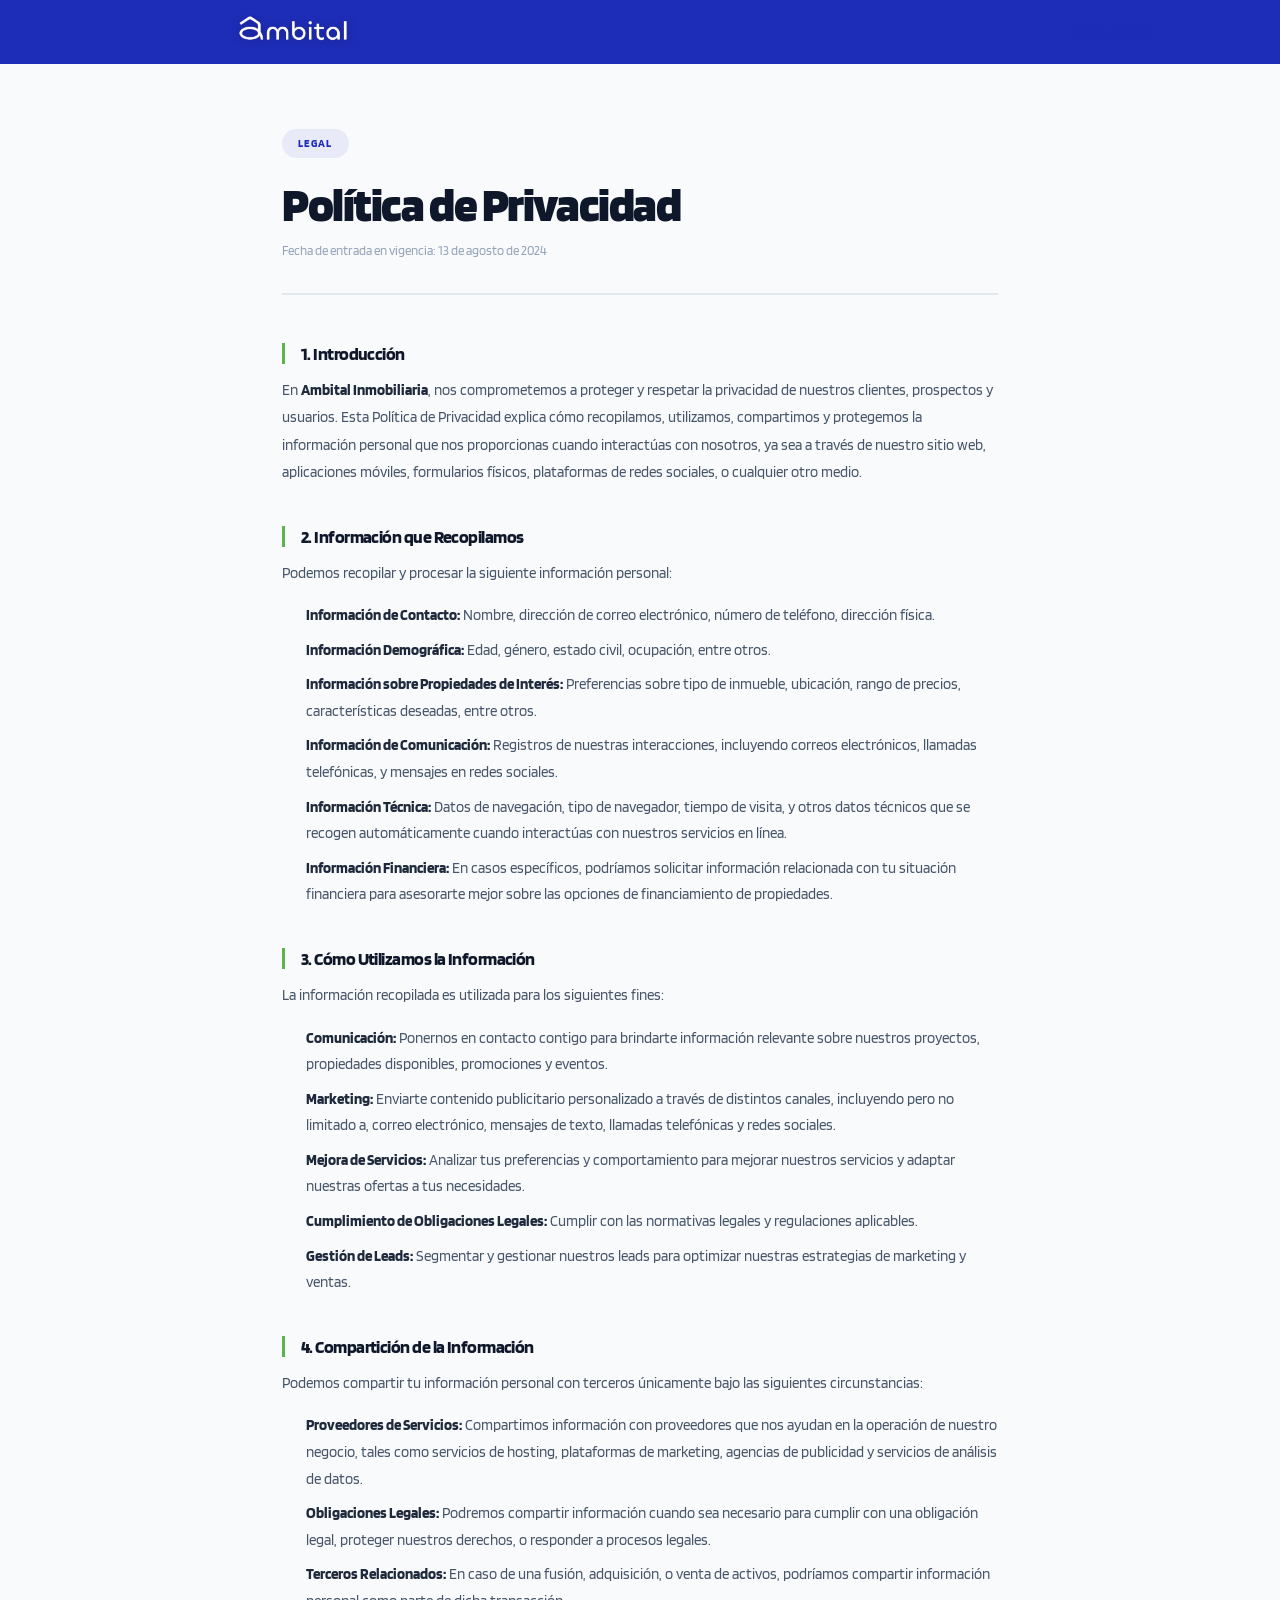
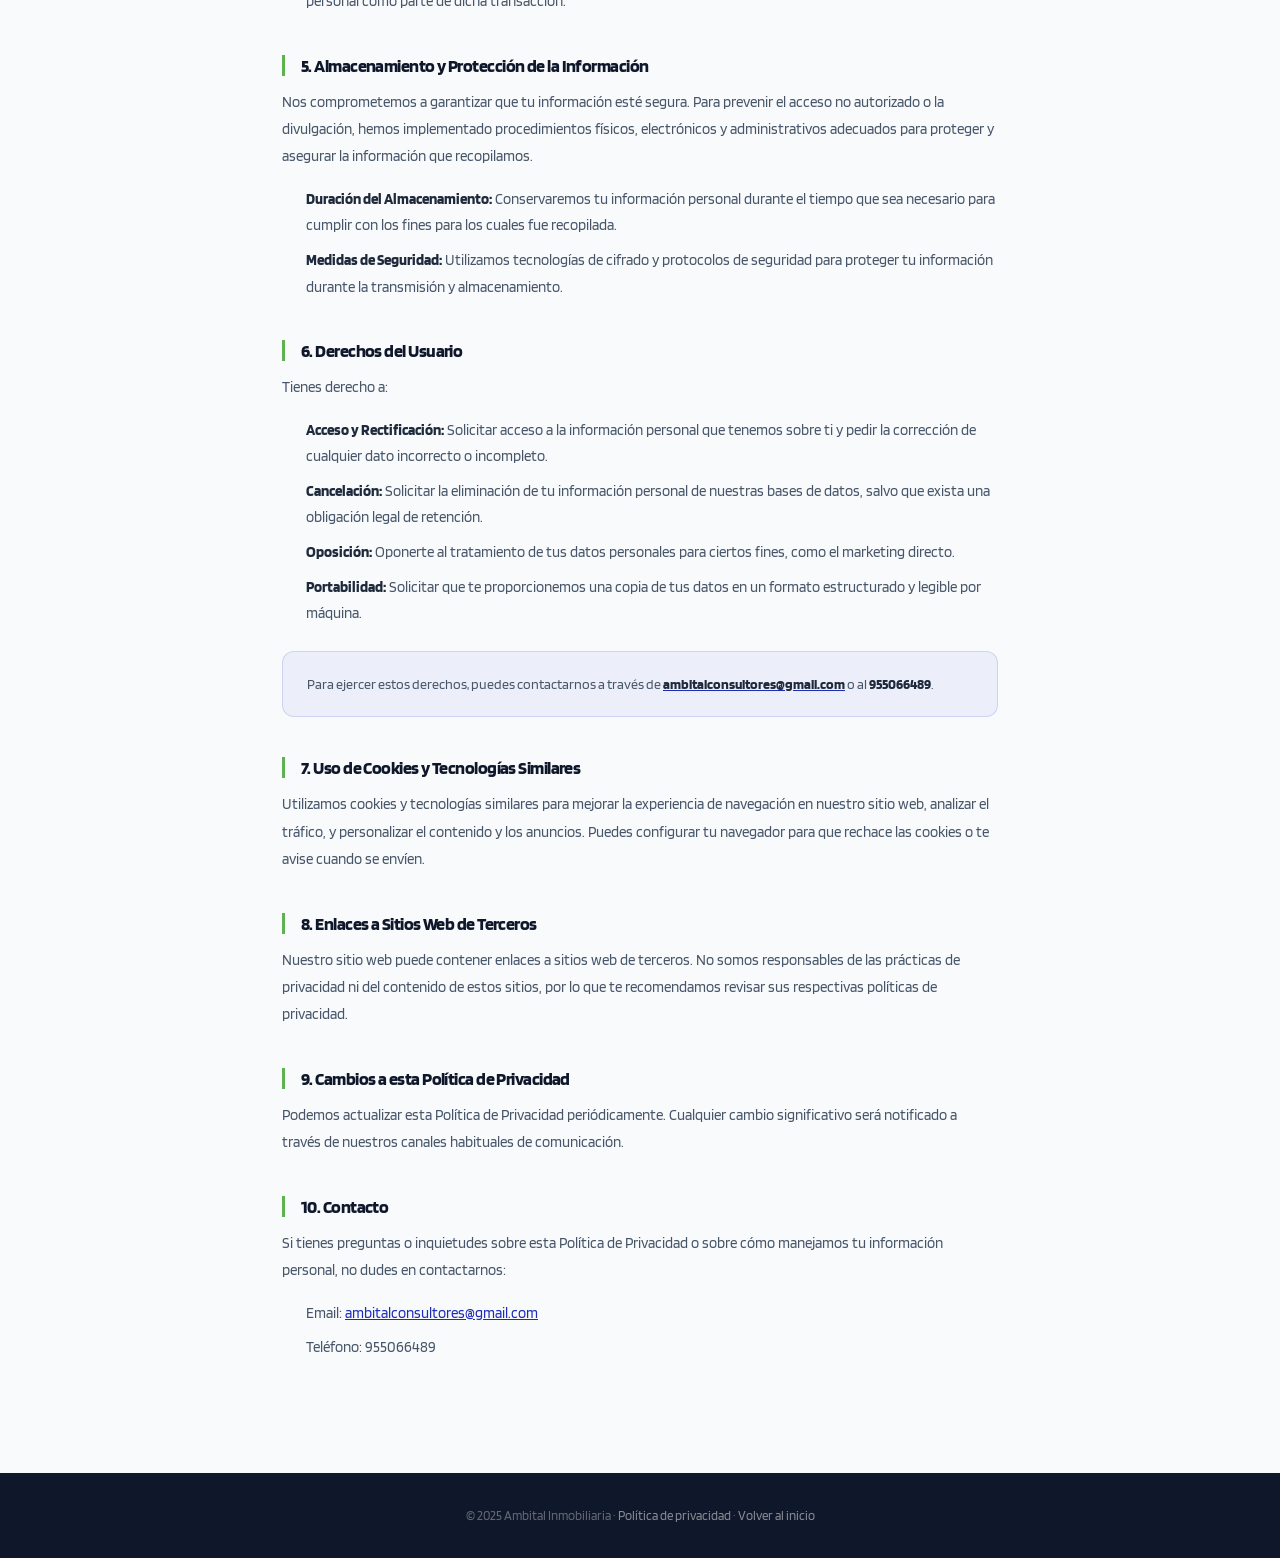
==== privacidad.html @ d6ee568d "Primer commit landing inmobiliaria" ====
<!DOCTYPE html>
<html lang="es">
<head>
  <meta charset="UTF-8" />
  <meta name="viewport" content="width=device-width, initial-scale=1.0" />
  <meta name="description" content="Política de Privacidad de Ambital Inmobiliaria. Conoce cómo tratamos tus datos personales." />
  <title>Política de Privacidad | Ambital Inmobiliaria</title>
  <link rel="stylesheet" href="css/styles.css" />
  <link rel="icon" type="image/png" href="assets/images/logos/favicon.png" />
  <link rel="preconnect" href="https://fonts.googleapis.com" />
  <link rel="preconnect" href="https://fonts.gstatic.com" crossorigin />
  <link href="https://fonts.googleapis.com/css2?family=Blinker:wght@300;400;600;700;800;900&display=swap" rel="stylesheet" />
  <style>
    /* ── Página legal ── */
    body { background: #f8fafc; }

    .legal-page {
      max-width: 780px;
      margin: 0 auto;
      padding: 8rem 2rem 6rem;
    }

    .legal__back {
      display: inline-flex;
      align-items: center;
      gap: 6px;
      font-size: 0.85rem;
      font-weight: 600;
      color: var(--azul);
      margin-bottom: 2.5rem;
      text-decoration: none;
      transition: opacity 0.2s;
      font-family: var(--font);
    }
    .legal__back:hover { opacity: 0.7; }

    .legal__badge {
      display: inline-block;
      font-size: 0.7rem;
      font-weight: 700;
      letter-spacing: 0.1em;
      text-transform: uppercase;
      color: var(--azul);
      background: var(--azul-suave);
      padding: 0.3rem 1rem;
      border-radius: 99px;
      margin-bottom: 1.25rem;
      font-family: var(--font);
    }

    .legal__title {
      font-family: var(--font);
      font-size: clamp(2rem, 5vw, 3rem);
      font-weight: 800;
      color: #0f172a;
      line-height: 1.1;
      letter-spacing: -0.03em;
      margin: 0 0 0.5rem;
    }

    .legal__date {
      font-family: var(--font);
      font-size: 0.82rem;
      color: #94a3b8;
      margin-bottom: 3rem;
      padding-bottom: 2rem;
      border-bottom: 2px solid #e2e8f0;
    }

    .legal__section-title {
      font-family: var(--font);
      font-size: 1.15rem;
      font-weight: 700;
      color: #0f172a;
      margin: 2.5rem 0 0.75rem;
      padding-left: 1rem;
      border-left: 3px solid var(--verde);
    }

    .legal__text {
      font-family: var(--font);
      font-size: 0.95rem;
      line-height: 1.8;
      margin-bottom: 1rem;
      color: #475569;
    }

    .legal__list {
      margin: 0.5rem 0 1rem 1.5rem;
      padding: 0;
    }
    .legal__list li {
      font-family: var(--font);
      font-size: 0.95rem;
      line-height: 1.75;
      color: #475569;
      margin-bottom: 0.5rem;
    }

    strong { color: #1e293b; font-weight: 700; }
    .legal-page a { color: var(--azul); text-decoration: underline; }
    .legal-page a:hover { color: var(--verde); }

    .legal__highlight {
      background: rgba(30, 45, 184, 0.05);
      border: 1px solid rgba(30, 45, 184, 0.15);
      border-radius: 12px;
      padding: 1.25rem 1.5rem;
      margin: 1.5rem 0;
    }
    .legal__highlight p { margin: 0; font-size: 0.9rem; font-family: var(--font); color: #475569; }

    .legal__footer-note {
      margin-top: 3.5rem;
      padding-top: 2rem;
      border-top: 1px solid #e2e8f0;
      font-size: 0.8rem;
      font-family: var(--font);
      color: #94a3b8;
      text-align: center;
    }

    /* Footer simple */
    .legal-footer {
      background: #0f172a;
      padding: 2rem;
      text-align: center;
    }
    .legal-footer p {
      font-family: var(--font);
      font-size: 0.8rem;
      color: rgba(255,255,255,0.35);
      margin: 0;
    }
    .legal-footer a {
      color: rgba(255,255,255,0.5);
      text-decoration: none;
    }
    .legal-footer a:hover { color: #fff; }
  </style>
</head>
<body>

  <!-- HEADER -->
  <header class="header header--solid" id="mainHeader">
    <nav class="nav">
      <a href="index.html" class="nav__logo" aria-label="Ambital Inmobiliaria – Inicio">
        <img src="assets/images/logos/logo.png" alt="Ambital Inmobiliaria" class="nav__logo-img" />
      </a>
      <a href="index.html" class="legal__back" style="margin:0;">
        <svg width="14" height="14" viewBox="0 0 24 24" fill="none" stroke="currentColor" stroke-width="2.5" stroke-linecap="round" stroke-linejoin="round"><path d="M19 12H5M12 5l-7 7 7 7"/></svg>
        Volver al inicio
      </a>
    </nav>
  </header>

  <main>
    <div class="legal-page">

      <span class="legal__badge">Legal</span>
      <h1 class="legal__title">Política de Privacidad</h1>
      <p class="legal__date">Fecha de entrada en vigencia: 13 de agosto de 2024</p>

      <h2 class="legal__section-title">1. Introducción</h2>
      <p class="legal__text">En <strong>Ambital Inmobiliaria</strong>, nos comprometemos a proteger y respetar la privacidad de nuestros clientes, prospectos y usuarios. Esta Política de Privacidad explica cómo recopilamos, utilizamos, compartimos y protegemos la información personal que nos proporcionas cuando interactúas con nosotros, ya sea a través de nuestro sitio web, aplicaciones móviles, formularios físicos, plataformas de redes sociales, o cualquier otro medio.</p>

      <h2 class="legal__section-title">2. Información que Recopilamos</h2>
      <p class="legal__text">Podemos recopilar y procesar la siguiente información personal:</p>
      <ul class="legal__list">
        <li><strong>Información de Contacto:</strong> Nombre, dirección de correo electrónico, número de teléfono, dirección física.</li>
        <li><strong>Información Demográfica:</strong> Edad, género, estado civil, ocupación, entre otros.</li>
        <li><strong>Información sobre Propiedades de Interés:</strong> Preferencias sobre tipo de inmueble, ubicación, rango de precios, características deseadas, entre otros.</li>
        <li><strong>Información de Comunicación:</strong> Registros de nuestras interacciones, incluyendo correos electrónicos, llamadas telefónicas, y mensajes en redes sociales.</li>
        <li><strong>Información Técnica:</strong> Datos de navegación, tipo de navegador, tiempo de visita, y otros datos técnicos que se recogen automáticamente cuando interactúas con nuestros servicios en línea.</li>
        <li><strong>Información Financiera:</strong> En casos específicos, podríamos solicitar información relacionada con tu situación financiera para asesorarte mejor sobre las opciones de financiamiento de propiedades.</li>
      </ul>

      <h2 class="legal__section-title">3. Cómo Utilizamos la Información</h2>
      <p class="legal__text">La información recopilada es utilizada para los siguientes fines:</p>
      <ul class="legal__list">
        <li><strong>Comunicación:</strong> Ponernos en contacto contigo para brindarte información relevante sobre nuestros proyectos, propiedades disponibles, promociones y eventos.</li>
        <li><strong>Marketing:</strong> Enviarte contenido publicitario personalizado a través de distintos canales, incluyendo pero no limitado a, correo electrónico, mensajes de texto, llamadas telefónicas y redes sociales.</li>
        <li><strong>Mejora de Servicios:</strong> Analizar tus preferencias y comportamiento para mejorar nuestros servicios y adaptar nuestras ofertas a tus necesidades.</li>
        <li><strong>Cumplimiento de Obligaciones Legales:</strong> Cumplir con las normativas legales y regulaciones aplicables.</li>
        <li><strong>Gestión de Leads:</strong> Segmentar y gestionar nuestros leads para optimizar nuestras estrategias de marketing y ventas.</li>
      </ul>

      <h2 class="legal__section-title">4. Compartición de la Información</h2>
      <p class="legal__text">Podemos compartir tu información personal con terceros únicamente bajo las siguientes circunstancias:</p>
      <ul class="legal__list">
        <li><strong>Proveedores de Servicios:</strong> Compartimos información con proveedores que nos ayudan en la operación de nuestro negocio, tales como servicios de hosting, plataformas de marketing, agencias de publicidad y servicios de análisis de datos.</li>
        <li><strong>Obligaciones Legales:</strong> Podremos compartir información cuando sea necesario para cumplir con una obligación legal, proteger nuestros derechos, o responder a procesos legales.</li>
        <li><strong>Terceros Relacionados:</strong> En caso de una fusión, adquisición, o venta de activos, podríamos compartir información personal como parte de dicha transacción.</li>
      </ul>

      <h2 class="legal__section-title">5. Almacenamiento y Protección de la Información</h2>
      <p class="legal__text">Nos comprometemos a garantizar que tu información esté segura. Para prevenir el acceso no autorizado o la divulgación, hemos implementado procedimientos físicos, electrónicos y administrativos adecuados para proteger y asegurar la información que recopilamos.</p>
      <ul class="legal__list">
        <li><strong>Duración del Almacenamiento:</strong> Conservaremos tu información personal durante el tiempo que sea necesario para cumplir con los fines para los cuales fue recopilada.</li>
        <li><strong>Medidas de Seguridad:</strong> Utilizamos tecnologías de cifrado y protocolos de seguridad para proteger tu información durante la transmisión y almacenamiento.</li>
      </ul>

      <h2 class="legal__section-title">6. Derechos del Usuario</h2>
      <p class="legal__text">Tienes derecho a:</p>
      <ul class="legal__list">
        <li><strong>Acceso y Rectificación:</strong> Solicitar acceso a la información personal que tenemos sobre ti y pedir la corrección de cualquier dato incorrecto o incompleto.</li>
        <li><strong>Cancelación:</strong> Solicitar la eliminación de tu información personal de nuestras bases de datos, salvo que exista una obligación legal de retención.</li>
        <li><strong>Oposición:</strong> Oponerte al tratamiento de tus datos personales para ciertos fines, como el marketing directo.</li>
        <li><strong>Portabilidad:</strong> Solicitar que te proporcionemos una copia de tus datos en un formato estructurado y legible por máquina.</li>
      </ul>

      <div class="legal__highlight">
        <p>Para ejercer estos derechos, puedes contactarnos a través de <a href="mailto:ambitalconsultores@gmail.com"><strong>ambitalconsultores@gmail.com</strong></a> o al <strong>955066489</strong>.</p>
      </div>

      <h2 class="legal__section-title">7. Uso de Cookies y Tecnologías Similares</h2>
      <p class="legal__text">Utilizamos cookies y tecnologías similares para mejorar la experiencia de navegación en nuestro sitio web, analizar el tráfico, y personalizar el contenido y los anuncios. Puedes configurar tu navegador para que rechace las cookies o te avise cuando se envíen.</p>

      <h2 class="legal__section-title">8. Enlaces a Sitios Web de Terceros</h2>
      <p class="legal__text">Nuestro sitio web puede contener enlaces a sitios web de terceros. No somos responsables de las prácticas de privacidad ni del contenido de estos sitios, por lo que te recomendamos revisar sus respectivas políticas de privacidad.</p>

      <h2 class="legal__section-title">9. Cambios a esta Política de Privacidad</h2>
      <p class="legal__text">Podemos actualizar esta Política de Privacidad periódicamente. Cualquier cambio significativo será notificado a través de nuestros canales habituales de comunicación.</p>

      <h2 class="legal__section-title">10. Contacto</h2>
      <p class="legal__text">Si tienes preguntas o inquietudes sobre esta Política de Privacidad o sobre cómo manejamos tu información personal, no dudes en contactarnos:</p>
      <ul class="legal__list">
        <li>Email: <a href="mailto:ambitalconsultores@gmail.com">ambitalconsultores@gmail.com</a></li>
        <li>Teléfono: 955066489</li>
      </ul>

    </div>
  </main>

  <!-- FOOTER -->
  <footer class="legal-footer">
    <p>© 2025 Ambital Inmobiliaria · <a href="privacidad.html">Política de privacidad</a> · <a href="index.html">Volver al inicio</a></p>
  </footer>

</body>
</html>
---- css/styles.css ----
/* ============================================================
   AMBITAL INMOBILIARIA – LANDING PAGE
   styles.css – v3.0
   ============================================================
   Paleta:
     Azul principal : #243b90
     Verde acción   : #5eb350
     Fondo claro    : #f8f9f4
   ============================================================
   Secciones:
   01. Variables & Reset
   02. Tipografía & Utilitarios
   03. Scroll Reveal
   04. Botones
   05. Header & Nav
   06. Hero & Slider
   07. Sección genérica
   08. Proyectos (Cards)
   09. Beneficios (Carousel)
   10. Banner CTA
   11. Ubicación
   12. Testimonios
   13. Clientes (Marquee)
   14. Contacto & Formulario
   15. Footer
   16. WhatsApp flotante
   17. Responsive
   ============================================================ */

/* ============================================================
   01. VARIABLES & RESET
   ============================================================ */
:root {
  /* ── Paleta Ambital ── */
  --azul:           #1e2db8;
  --azul-oscuro:    #1826a0;
  --azul-profundo:  #151f8a;
  --azul-claro:     #3444cc;
  --azul-suave:     #e8eaf8;
  --verde:          #5eb350;
  --verde-hover:    #4da63f;
  --verde-acento:   #7ed957;
  --verde-suave:    #eef7ec;
  --fondo:          #f8fafc;
  --blanco:         #ffffff;
  --gris-borde:     #e2e8f0;
  --gris-texto:     #64748b;
  --gris-suave:     #94a3b8;
  --negro:          #0f172a;
  --whatsapp:       #25d366;
  --whatsapp-hover: #1eb859;

  /* ── Tipografía ── */
  --font:         'Blinker', system-ui, sans-serif;
  --font-display: 'Blinker', system-ui, sans-serif;
  --fs-xs:   0.72rem;
  --fs-sm:   0.875rem;
  --fs-base: 1rem;
  --fs-lg:   1.0625rem;
  --fs-xl:   1.25rem;
  --fs-2xl:  1.625rem;
  --fs-3xl:  2.125rem;
  --fs-4xl:  3rem;
  --fs-5xl:  3.75rem;

  /* ── Escala tipográfica estándar ── */
  --type-h1:    clamp(2.25rem, 4vw, 2.75rem);   /* 36–44px */
  --type-h2:    clamp(1.75rem, 3vw, 2rem);       /* 28–32px */
  --type-h3:    clamp(1.25rem, 2.5vw, 1.5rem);  /* 20–24px */
  --type-body:  0.9375rem;                        /* 15px    */
  --type-small: 0.75rem;                          /* 12px    */
  --lh-heading: 1.15;
  --lh-body:    1.7;
  --mb-h2:      var(--s3);
  --mb-h3:      var(--s2);

  /* ── Espaciado ── */
  --s1:  0.25rem;
  --s2:  0.5rem;
  --s3:  0.75rem;
  --s4:  1rem;
  --s5:  1.25rem;
  --s6:  1.5rem;
  --s8:  2rem;
  --s10: 2.5rem;
  --s12: 3rem;
  --s14: 3.5rem;
  --s16: 4rem;
  --s20: 5rem;

  /* ── Bordes ── */
  --r-sm: 0px;
  --r:    0px;
  --r-lg: 0px;
  --r-xl: 0px;

  /* ── Sombras (tintadas en azul) ── */
  --sh-sm: 0 2px 10px rgba(36,59,144,0.07);
  --sh:    0 6px 24px rgba(36,59,144,0.11);
  --sh-lg: 0 12px 44px rgba(36,59,144,0.15);
  --sh-xl: 0 20px 60px rgba(36,59,144,0.20);

  /* ── Botones ── */
  --btn-gradient:       #4bc24c;
  --btn-gradient-hover: #3aad3b;
  --btn-shadow:         0 3px 14px rgba(22,163,74,0.28);
  --btn-shadow-hover:   0 8px 24px rgba(22,163,74,0.42);
  --btn-radius:         0px;

  /* ── Misc ── */
  --ease:      0.3s ease;
  --container: 1200px;
}

*, *::before, *::after { box-sizing: border-box; margin: 0; padding: 0; }

html {
  scroll-behavior: smooth;
  scroll-padding-top: 92px;
}

body {
  font-family: var(--font);
  font-size: var(--fs-base);
  font-weight: 400;
  color: var(--negro);
  background: var(--blanco);
  overflow-x: hidden;
  line-height: 1.7;
  -webkit-font-smoothing: antialiased;
  -moz-osx-font-smoothing: grayscale;
  text-rendering: optimizeLegibility;
}

img   { display: block; max-width: 100%; height: auto; }
a     { color: inherit; text-decoration: none; }
ul    { list-style: none; }

/* ============================================================
   02. TIPOGRAFÍA & UTILITARIOS
   ============================================================ */

h1, h2, h3, h4, h5, h6 {
  font-family: var(--font);
  font-weight: 700;
  line-height: var(--lh-heading);
  letter-spacing: -0.03em;
  color: var(--negro);
}

h1 { font-size: var(--type-h1); font-weight: 600; margin-bottom: var(--s4); }
h2 { font-size: var(--type-h2); font-weight: 600; margin-bottom: var(--mb-h2); }
h3 { font-size: var(--type-h3); font-weight: 400; margin-bottom: var(--mb-h3); }
h4 { font-size: 1rem;           font-weight: 400; letter-spacing: -0.01em; }
.container {
  width: 100%;
  max-width: var(--container);
  margin-inline: auto;
  padding-inline: var(--s6);
}

.section__tag {
  display: inline-flex;
  align-items: center;
  gap: 7px;
  font-size: 0.72rem;
  font-weight: 600;
  letter-spacing: 0.08em;
  text-transform: uppercase;
  color: var(--azul);
  background: var(--azul-suave);
  padding: 0.35rem 1.2rem;
  border-radius: 4px;
  margin-bottom: var(--s4);
}

.section__tag-dot {
  width: 6px;
  height: 6px;
  border-radius: 50%;
  background: var(--verde-acento);
  flex-shrink: 0;
  box-shadow: 0 0 0 0 rgba(126,217,87,0.55);
  animation: tag-dot-pulse 2.2s ease-in-out infinite;
}

.section__title {
  font-size: var(--type-h2);
  font-weight: 700;
  color: var(--negro);
  line-height: var(--lh-heading);
  letter-spacing: -0.03em;
  margin-bottom: var(--s4);
}

.section__subtitle {
  font-size: var(--type-body);
  font-weight: 400;
  color: var(--gris-texto);
  max-width: 560px;
  line-height: var(--lh-body);
}

.section__header {
  text-align: center;
  margin-bottom: var(--s16);
}

.section__header .section__subtitle { margin-inline: auto; }

/* ============================================================
   03. SCROLL REVEAL
   ============================================================ */
.reveal {
  opacity: 0;
  transform: translateY(28px);
  transition: opacity 0.65s ease, transform 0.65s ease;
}

.reveal.revealed {
  opacity: 1;
  transform: translateY(0);
}

.reveal--d1 { transition-delay: 0.12s; }
.reveal--d2 { transition-delay: 0.24s; }
.reveal--d3 { transition-delay: 0.36s; }
.reveal--d4 { transition-delay: 0.48s; }

/* Entrada pronunciada de abajo hacia arriba */
.reveal--up {
  opacity: 0;
  transform: translateY(60px);
  transition: opacity 0.7s cubic-bezier(0.22,1,0.36,1), transform 0.7s cubic-bezier(0.22,1,0.36,1);
}
.reveal--up.revealed {
  opacity: 1;
  transform: translateY(0);
}

/* Variantes direccionales */
.reveal--left  { transform: translateX(-36px); }
.reveal--right { transform: translateX(36px);  }

.reveal--left.revealed,
.reveal--right.revealed { transform: translateX(0); }

/* Línea decorativa: crece en ancho al aparecer */
.reveal--line {
  transform: scaleX(0);
  transform-origin: left;
  transition: opacity 0.6s ease, transform 0.7s cubic-bezier(0.22,1,0.36,1);
}
.reveal--line.revealed { transform: scaleX(1); }

/* ============================================================
   04. BOTONES
   ============================================================ */
.btn {
  display: inline-flex;
  align-items: center;
  justify-content: center;
  gap: var(--s2);
  padding: 0.7rem 1.4rem;
  border-radius: var(--btn-radius);
  font-family: var(--font);
  font-size: 0.9375rem;
  font-weight: 600;
  letter-spacing: -0.01em;
  cursor: pointer;
  border: 1.5px solid transparent;
  line-height: 1;
  white-space: nowrap;
  transition:
    background 0.22s ease,
    border-color 0.22s ease,
    color 0.22s ease,
    transform 0.22s ease,
    box-shadow 0.22s ease;
}

/* Verde CTA — gradiente */
.btn--primary {
  background: var(--btn-gradient);
  color: #ffffff;
  border-color: transparent;
  box-shadow: var(--btn-shadow);
}
.btn--primary:hover,
.btn--primary:focus-visible {
  background: var(--btn-gradient-hover);
  transform: translateY(-2px);
  box-shadow: var(--btn-shadow-hover);
}

/* Hero CTA — ghost / outline blanco */
.btn--hero {
  padding: 0.85rem 2.2rem;
  font-size: 1rem;
  font-weight: 400;
  letter-spacing: 0.06em;
  border-radius: 0;
  background: transparent;
  color: #ffffff;
  border: 2px solid #ffffff;
  text-shadow: 0 0 20px rgba(255,255,255,0.4);
  box-shadow: none;
}
.btn--hero:hover {
  background: rgba(255,255,255,0.12);
  border-color: #ffffff;
  transform: none;
  box-shadow: none;
}

/* CTA secundario — outline verde sobre fondos claros */
.btn--secondary {
  background: transparent;
  color: var(--verde);
  border-color: rgba(22,163,74,0.45);
  box-shadow: none;
}
.btn--secondary:hover,
.btn--secondary:focus-visible {
  background: rgba(22,163,74,0.06);
  border-color: var(--verde);
  transform: translateY(-2px);
  box-shadow: 0 4px 14px rgba(22,163,74,0.15);
}
.btn--secondary svg { stroke: currentColor; }

/* Contorno blanco */
.btn--outline {
  background: transparent;
  color: var(--blanco);
  border-color: rgba(255,255,255,0.55);
}
.btn--outline:hover,
.btn--outline:focus-visible {
  background: rgba(255,255,255,0.14);
  border-color: var(--blanco);
}

/* WhatsApp */
.btn--whatsapp {
  background: var(--whatsapp);
  color: var(--blanco);
  border-color: var(--whatsapp);
  box-shadow: 0 4px 18px rgba(37,211,102,0.30);
}
.btn--whatsapp:hover,
.btn--whatsapp:focus-visible {
  background: var(--whatsapp-hover);
  border-color: var(--whatsapp-hover);
  transform: translateY(-2px) scale(1.02);
}

.btn--sm   { padding: 0.55rem 1.2rem; font-size: var(--fs-sm); border-radius: var(--r-sm); }
.btn--lg   { padding: 1rem 2.25rem; font-size: var(--fs-lg); }
.btn--full { width: 100%; }

/* ============================================================
   05. HEADER & NAV
   ============================================================ */
/* ── Header ── */
.header {
  position: fixed;
  inset-block-start: 0;
  inset-inline: 0;
  z-index: 100;
  background: transparent;
  transition: background 0.4s ease, box-shadow 0.4s ease;
}

.header--solid {
  background: #1e2db8;
  box-shadow: none;
}

/* Nav */
.nav {
  display: flex;
  align-items: center;
  height: 64px;
  padding-inline-start: clamp(2.5rem, 5vw, 5.5rem);
  padding-inline-end: 8rem;
  width: 100%;
  gap: 2rem;
}

.header--scrolled .nav { height: 74px; }

/* Logo */
.nav__logo {
  display: flex;
  align-items: center;
  flex-shrink: 0;
  text-decoration: none;
  height: 34px;
  overflow: hidden;
  margin-right: auto;
  margin-left: 9rem;
}

.header--scrolled .nav__logo { height: 42px; }

.nav__logo-img {
  height: 170px;
  width: auto;
  max-width: none;
  object-fit: contain;
  filter: drop-shadow(0 1px 4px rgba(0,0,0,0.3));
  transition: height 0.3s ease;
  flex-shrink: 0;
}

.header--scrolled .nav__logo-img { height: 205px; }

.nav__logo-text {
  display: flex;
  flex-direction: column;
  line-height: 1.15;
  font-size: 0.82rem;
  font-weight: 800;
  letter-spacing: 0.12em;
  color: #ffffff;
  user-select: none;
}

.nav__logo-text--light {
  font-weight: 400;
  letter-spacing: 0.14em;
  opacity: 0.80;
  font-size: 0.68rem;
}

/* Menú */
.nav__menu {
  display: flex;
  align-items: center;
  gap: 2.5rem;
  list-style: none;
  margin-right: clamp(4.5rem, 9vw, 11rem);
}

/* Links */
.nav__link {
  font-size: 1.05rem;
  font-weight: 200;
  font-family: var(--font);
  letter-spacing: 0;
  color: rgba(255,255,255,0.97);
  position: relative;
  padding-block: 0.25rem;
  white-space: nowrap;
  transition: color 0.2s ease;
}

.nav__link::after {
  content: '';
  position: absolute;
  bottom: -2px;
  left: 0;
  width: 0;
  height: 2px;
  background: #4bc24c;
  border-radius: 2px;
  transition: width 0.2s ease;
}

.nav__link:hover,
.nav__link.active { color: #ffffff; }
.nav__link:hover::after,
.nav__link.active::after { width: 100%; }

/* Botón CTA */
.nav__link--cta {
  background: none;
  border: none;
  padding-block: 0.25rem;
}
.nav__link--cta:hover { background: none; border: none; }

/* Links sueltos solo para mobile — ocultos en desktop */
.nav__mobile-only { display: none; }

/* X cerrar menú — oculta en desktop */
.nav__menu-close-wrap { display: none; }

/* Carousel reels mobile — oculto en desktop */
.reels__mobile-nav { display: none; }
.reels__mobile-wrapper { display: contents; }
.reels__mobile-arrow { display: none; }

/* ── Dropdown "Más" ── */
.nav__dropdown {
  position: relative;
}

.nav__dropdown-btn {
  background: none;
  border: none;
  cursor: pointer;
  display: inline-flex;
  align-items: center;
  gap: 4px;
  font-family: var(--font);
  font-size: 0.95rem;
  font-weight: 300;
  letter-spacing: 0.04em;
  padding: 0;
}

.nav__dropdown-chevron,
.nav__dropdown-arrow {
  transition: transform 0.22s ease;
  flex-shrink: 0;
  margin-top: 1px;
}

.nav__dropdown.open .nav__dropdown-chevron,
.nav__dropdown.open .nav__dropdown-arrow {
  transform: rotate(180deg);
}

.nav__dropdown-menu {
  position: absolute;
  top: calc(100% + 14px);
  left: 50%;
  transform: translateX(-50%) translateY(-6px);
  background: #ffffff;
  border-radius: 0;
  box-shadow: 0 8px 32px rgba(15,23,42,0.13), 0 1px 4px rgba(15,23,42,0.06);
  border: 1px solid rgba(0,0,0,0.07);
  min-width: 190px;
  padding: 6px;
  opacity: 0;
  visibility: hidden;
  transition: opacity 0.2s ease, transform 0.2s ease, visibility 0.2s ease;
  z-index: 200;
  list-style: none;
}

.nav__dropdown.open .nav__dropdown-menu {
  opacity: 1;
  visibility: visible;
  transform: translateX(-50%) translateY(0);
}

/* Flecha decorativa apuntando al botón */
.nav__dropdown-menu::before {
  content: '';
  position: absolute;
  top: -6px;
  left: 50%;
  transform: translateX(-50%);
  width: 12px;
  height: 6px;
  background: #ffffff;
  clip-path: polygon(50% 0%, 0% 100%, 100% 100%);
  filter: drop-shadow(0 -1px 1px rgba(0,0,0,0.06));
}

.nav__dropdown-link {
  display: flex;
  align-items: center;
  gap: var(--s3);
  padding: 10px 14px;
  border-radius: 0;
  font-size: 0.875rem;
  font-weight: 500;
  color: var(--negro);
  white-space: nowrap;
  transition: background 0.15s ease, color 0.15s ease;
}

.nav__dropdown-link:hover {
  background: var(--azul-suave);
  color: var(--azul);
}

/* Hamburguesa */
.nav__toggle {
  display: none;
  flex-direction: column;
  gap: 5px;
  background: none;
  border: none;
  cursor: pointer;
  padding: var(--s2);
  z-index: 1;
}

.nav__toggle span {
  display: block;
  width: 26px;
  height: 2px;
  background: var(--blanco);
  border-radius: 2px;
  transition: transform var(--ease), opacity var(--ease);
}

.nav__toggle.open span:nth-child(1) { transform: none; }
.nav__toggle.open span:nth-child(2) { opacity: 1; }
.nav__toggle.open span:nth-child(3) { transform: none; }

/* ============================================================
   06. HERO & SLIDER  (fondo de pantalla completa)
   ============================================================ */
.hero {
  position: relative;
  min-height: 100vh;
  min-height: 100dvh; /* descuenta barra del navegador en mobile */
  display: flex;
  align-items: center;
  overflow: hidden;
  background-color: var(--azul-profundo);
}

/* ── Fondo video ── */
.hero__slides {
  position: absolute;
  inset: 0;
  z-index: 0;
  background: #0a0a0e;
}

.hero__slides::before,
.hero__slides::after { display: none; }

.hero__bg-image { display: none; }

.hero__slide {
  position: absolute;
  inset: 0;
  opacity: 0;
  z-index: 0;
  transition: opacity 1.2s ease;
  background-size: cover;
  background-position: center;
  filter: grayscale(100%);
}

.hero__slide--active {
  opacity: 1;
  z-index: 2;
}

.hero__slide--prev {
  opacity: 1;
  z-index: 1;
}

/* Video de fondo */
.hero__slide video {
  position: absolute;
  inset: 0;
  width: 100%;
  height: 100%;
  object-fit: cover;
  object-position: center;
  filter: grayscale(100%);
}

/* Overlay oscuro sobre el video */
.hero__overlay {
  position: absolute;
  inset: 0;
  z-index: 1;
  background: rgba(0, 0, 0, 0.58);
  pointer-events: none;
}

/* Degradado bottom para suavizar */
.hero__overlay-bottom {
  position: absolute;
  inset: 0;
  z-index: 1;
  background: linear-gradient(to top, rgba(0,0,0,0.45) 0%, transparent 30%);
  pointer-events: none;
}

.hero__overlay-vignette { display: none; }

/* ── Línea decorativa vertical — oculta ── */
.hero__line { display: none; }

/* ── Flechas slider ── */
.hero__arrow {
  position: absolute;
  top: 50%;
  transform: translateY(-50%);
  z-index: 5;
  background: none;
  border: none;
  color: #ffffff;
  cursor: pointer;
  padding: 0.5rem 1rem;
  line-height: 1;
  transition: opacity 0.2s ease, transform 0.2s ease;
  user-select: none;
  opacity: 0.85;
}
.hero__arrow:hover { opacity: 1; transform: translateY(-50%) scale(1.12); }
.hero__arrow--prev { left: clamp(4rem, 8vw, 10rem); }
.hero__arrow--next { right: clamp(4rem, 8vw, 10rem); }
.hero__arrow svg { display: block; pointer-events: none; width: 56px; height: 56px; stroke-width: 3.5; }

/* ── Acento decorativo debajo del CTA ── */
.hero__accent {
  display: none;
  width: 36px;
  height: 4px;
  background: #4bc24c;
  border-radius: 2px;
  margin: 1.5rem auto 0;
}

/* ── Contenido ── */
.hero__content {
  position: relative;
  z-index: 3;
  padding-block: 12rem 5rem;
  width: 100%;
  display: flex;
  flex-direction: column;
  align-items: center;
  justify-content: center;
  text-align: center;
  animation: hero-content-in 1s cubic-bezier(0.22,1,0.36,1) both;
}

/* Columna texto */
.hero__text {
  display: flex;
  flex-direction: column;
  align-items: center;
  text-align: center;
  max-width: 680px;
}

/* Columna foto */
.hero__photo {
  position: relative;
  display: flex;
  justify-content: flex-start;
  align-items: center;
  height: 100%;
  min-height: 0;
  padding: 40px 50px 0 0;
}

/* Shapes decorativos */
.hero__shape {
  position: absolute;
  pointer-events: none;
}

/* Shape blanca — esquina superior derecha, mella cóncava abajo-izquierda */
.hero__shape--tr {
  top: 0;
  right: 0;
  width: 195px;
  height: 180px;
  background: rgba(255,255,255,0.12);
  overflow: hidden;
  z-index: 1;
}

.hero__shape--tr::after {
  content: '';
  position: absolute;
  bottom: -80px;
  left: -80px;
  width: 200px;
  height: 200px;
  background: #1e2db8;
  border-radius: 50%;
}

/* Shape verde — esquina inferior izquierda, quarter-circle convex */
.hero__shape--bl {
  bottom: 0;
  left: 0;
  width: 130px;
  height: 115px;
  background: var(--verde);
  border-top-right-radius: 100%;
  opacity: 0.90;
  z-index: 1;
}

/* Frame imagen — bóveda arriba, esquina inf-izq recta */
.hero__photo-frame {
  position: relative;
  z-index: 2;
  width: calc(100% - 10px);
  max-width: 420px;
  height: 490px;
  border-radius: 130px 130px 24px 0;
  overflow: hidden;
  box-shadow: 0 20px 52px rgba(10,18,80,0.28);
  animation: hero-content-in 1s 0.3s cubic-bezier(0.22,1,0.36,1) both;
}

.hero__photo-img {
  width: 100%;
  height: 100%;
  object-fit: cover;
  object-position: center top;
  display: block;
}

@keyframes hero-content-in {
  from { opacity: 0; transform: translateY(32px); }
  to   { opacity: 1; transform: translateY(0); }
}

/* Tag pulsante */
.hero__tag {
  display: inline-flex;
  align-items: center;
  gap: 10px;
  background: rgba(94,179,80,0.12);
  border: 1px solid rgba(94,179,80,0.40);
  color: #9de890;
  font-size: 0.875rem;
  font-weight: 700;
  letter-spacing: 0.10em;
  text-transform: uppercase;
  padding: 0.5rem 1.3rem;
  border-radius: 0;
  margin-bottom: var(--s6);
  backdrop-filter: blur(8px);
  animation: hero-content-in 0.9s 0.1s cubic-bezier(0.22,1,0.36,1) both;
}

.hero__tag-dot {
  width: 7px; height: 7px;
  border-radius: 50%;
  background: var(--verde-acento);
  box-shadow: 0 0 0 0 rgba(126,217,87,0.6);
  animation: tag-pulse 2.4s ease-in-out infinite;
  flex-shrink: 0;
}

/* Título grande */
.hero__title {
  font-size: clamp(2.625rem, 6vw, 4.125rem);
  font-weight: 700;
  color: var(--blanco);
  line-height: 1.1;
  letter-spacing: -0.01em;
  margin-bottom: var(--s5);
  text-shadow: 0 2px 24px rgba(0,0,0,0.65);
  animation: hero-content-in 0.9s 0.2s cubic-bezier(0.22,1,0.36,1) both;
}

/* Énfasis verde Ambital (proyecto) */
.hero__title em {
  font-style: normal;
  color: #5eb350;
  -webkit-text-fill-color: #5eb350;
}

/* Énfasis azul Ambital (venta) */
.hero__title .hero__em--azul {
  color: #1e2db8;
  -webkit-text-fill-color: #1e2db8;
}

/* Subtítulo */
.hero__subtitle {
  font-size: 1.215rem;
  font-weight: 400;
  color: rgba(255,255,255,0.70);
  line-height: 1.75;
  margin-bottom: var(--s10);
  animation: hero-content-in 0.9s 0.32s cubic-bezier(0.22,1,0.36,1) both;
}

/* Botones */
.hero__actions {
  display: flex;
  flex-wrap: wrap;
  gap: var(--s4);
  margin-bottom: var(--s10);
  animation: hero-content-in 0.9s 0.44s cubic-bezier(0.22,1,0.36,1) both;
}

.hero__actions .btn--primary {
  font-size: var(--fs-base);
  padding: 0.78rem 1.75rem;
  box-shadow: 0 5px 22px rgba(22,163,74,0.38);
  transition: background 0.22s ease, transform 0.22s ease, box-shadow 0.22s ease;
}
.hero__actions .btn--primary svg { transition: transform 0.22s ease; }
.hero__actions .btn--primary:hover {
  transform: translateY(-2px);
  box-shadow: 0 10px 32px rgba(22,163,74,0.50);
}
.hero__actions .btn--primary:hover svg { transform: translateX(4px); }

/* Botón glass */
.btn--glass {
  display: inline-flex;
  align-items: center;
  gap: 8px;
  padding: 0.95rem 1.7rem;
  border-radius: var(--r);
  background: rgba(255,255,255,0.10);
  border: 1.5px solid rgba(255,255,255,0.30);
  color: #ffffff;
  font-weight: 600;
  font-size: var(--fs-sm);
  text-decoration: none;
  backdrop-filter: blur(10px);
  -webkit-backdrop-filter: blur(10px);
  transition: background 0.25s ease, border-color 0.25s ease, transform 0.25s ease;
}
.btn--glass:hover {
  background: rgba(255,255,255,0.18);
  border-color: rgba(255,255,255,0.60);
  transform: translateY(-2px);
}

/* Botón texto-link (secundario sobre hero oscuro) */
.btn--text-link {
  display: inline-flex;
  align-items: center;
  gap: 6px;
  padding: 0.78rem 0.25rem;
  background: none;
  border: none;
  color: rgba(255,255,255,0.75);
  font-weight: 500;
  font-size: var(--fs-sm);
  text-decoration: none;
  transition: color 0.2s ease, gap 0.2s ease;
  cursor: pointer;
}
.btn--text-link:hover {
  color: #ffffff;
  gap: 10px;
}
.btn--text-link svg {
  transition: transform 0.2s ease;
}
.btn--text-link:hover svg {
  transform: translateX(3px);
}

/* ── Dots ── */
.hero__dots {
  position: absolute;
  bottom: 2rem;
  left: 0;
  right: 0;
  z-index: 5;
  display: flex;
  justify-content: center;
  align-items: center;
  gap: 8px;
  animation: hero-content-in 0.9s 0.55s cubic-bezier(0.22,1,0.36,1) both;
}

.hero__dot {
  width: 8px; height: 8px;
  padding: 0;
  border: none;
  border-radius: 0;
  background: rgba(255,255,255,0.28);
  cursor: pointer;
  transition: background var(--ease), width 0.35s ease;
}

.hero__dot--active {
  background: #1e2db8;
  width: 28px;
}

/* ── Métricas — banda entre hero y nosotros ── */
.hero__metrics {
  position: relative;
  z-index: 3;
  background: #ffffff;
  border-bottom: 1px solid rgba(0,0,0,0.06);
  box-shadow: 0 2px 12px rgba(15,23,42,0.05);
}

.hero__metrics-grid {
  display: flex;
  align-items: stretch;
  justify-content: space-between;
  position: relative;
  z-index: 1;
}

.hero__metric-item {
  display: flex;
  flex-direction: column;
  align-items: center;
  text-align: center;
  padding: 16px 24px;
  flex: 1;
  cursor: default;
  gap: 3px;
  position: relative;
  transition: background 0.3s ease;
}

.hero__metric-item:hover {
  background: rgba(28,44,163,0.02);
}

.hero__metric-icon {
  width: 28px;
  height: 28px;
  border-radius: 0;
  display: flex;
  align-items: center;
  justify-content: center;
  margin-bottom: 2px;
  flex-shrink: 0;
}

.hero__metric-icon--blue {
  background: rgba(94,179,80,0.12);
  color: var(--verde);
}

.hero__metric-icon--green {
  background: rgba(94,179,80,0.12);
  color: var(--verde);
}

.hero__metric-num {
  display: block;
  font-size: clamp(2rem, 3.5vw, 2.75rem);
  font-weight: 700;
  color: var(--azul);
  line-height: 1;
  letter-spacing: -0.03em;
  font-family: var(--font-display);
}

.hero__metric-num--green {
  color: var(--azul);
}

.hero__metric-label {
  font-size: 0.85rem;
  font-weight: 300;
  color: var(--gris-texto);
  letter-spacing: 0.03em;
  line-height: 1.4;
  max-width: 140px;
}

.hero__metric-sep {
  width: 1px;
  align-self: stretch;
  background: linear-gradient(to bottom,
    transparent 0%,
    rgba(0,0,0,0.08) 25%,
    rgba(0,0,0,0.08) 75%,
    transparent 100%);
  flex-shrink: 0;
  margin-block: 8px;
}

/* ── Scroll indicator ── */
.hero__scroll {
  position: absolute;
  bottom: 72px;
  right: 48px;
  z-index: 3;
  display: flex;
  flex-direction: column;
  align-items: center;
  gap: 6px;
}

.hero__scroll span {
  display: block;
  width: 22px;
  height: 36px;
  border: 2px solid rgba(255,255,255,0.30);
  border-radius: 0;
  position: relative;
}

.hero__scroll span::after {
  content: '';
  position: absolute;
  top: 5px;
  left: 50%;
  transform: translateX(-50%);
  width: 4px;
  height: 8px;
  background: rgba(255,255,255,0.70);
  border-radius: 0;
  animation: scroll-dot 1.8s ease-in-out infinite;
}

@keyframes scroll-dot {
  0%   { opacity: 1; transform: translateX(-50%) translateY(0); }
  100% { opacity: 0; transform: translateX(-50%) translateY(14px); }
}

/* ============================================================
   ESTADÍSTICAS – sección independiente
   ============================================================ */
/* ============================================================
   06. ESTADÍSTICAS — editorial bold
   ============================================================ */
.stats {
  background: #f8fafc;
  padding-block: var(--s16) var(--s12);
  position: relative;
}

/* Línea decorativa top */
.stats::before {
  content: '';
  position: absolute;
  top: 0; left: 0; right: 0;
  height: 3px;
  background: linear-gradient(90deg, var(--azul) 0%, var(--verde) 50%, transparent 100%);
}

/* ── Grid ── */
.stats__grid {
  display: grid;
  grid-template-columns: repeat(4, 1fr);
  gap: 0;
}

/* ── Cada stat ── */
.stats__item {
  display: flex;
  flex-direction: column;
  align-items: center;
  text-align: center;
  padding: var(--s8) var(--s8) var(--s10);
  position: relative;
  cursor: default;
  transition: transform 0.35s cubic-bezier(0.22,1,0.36,1);
}

/* Separador vertical */
.stats__item + .stats__item::before {
  content: '';
  position: absolute;
  top: 20%;
  bottom: 20%;
  left: 0;
  width: 1px;
  background: linear-gradient(to bottom, transparent, #e2e8f0 30%, #e2e8f0 70%, transparent);
}

.stats__item:hover { transform: translateY(-6px); }

/* ── Número: protagonista absoluto ── */
.stats__number {
  display: block;
  font-size: clamp(2.8rem, 4.5vw, 4rem);
  font-weight: 900;
  color: #4bc24c;
  line-height: 1;
  letter-spacing: -0.06em;
  margin-bottom: var(--s4);
  font-family: var(--font-display);
  transition: color 0.25s ease;
}

/* ── Barra de acento inferior ── */
.stats__bar {
  width: 32px;
  height: 3px;
  border-radius: 3px;
  background: var(--azul);
  margin: 0 auto var(--s4);
  transition: width 0.4s cubic-bezier(0.22,1,0.36,1);
}
.stats__item:hover .stats__bar { width: 60px; }

/* ── Etiqueta ── */
.stats__label {
  display: block;
  font-size: 0.75rem;
  font-weight: 600;
  letter-spacing: 0.06em;
  text-transform: uppercase;
  color: var(--azul);
  line-height: 1.7;
}

/* ── Verde: satisfacción ── */
.stats__item--green .stats__number { color: var(--verde); }
.stats__item--green .stats__bar   { background: var(--verde); }
.stats__item--green:hover .stats__number { color: var(--verde-hover); }

/* ── Wave divider ── */
.wave-divider {
  display: block;
  line-height: 0;
  overflow: hidden;
  margin-bottom: -2px; /* evita gap de 1px por subpixel */
}

.wave-divider svg {
  display: block;
  width: 100%;
  height: clamp(48px, 6vw, 80px);
}

.wave-divider--nosotros {
  background: #ffffff; /* color de stats (fondo) */
}


/* ============================================================
   07. SECCIÓN GENÉRICA
   ============================================================ */
.section { padding-block: var(--s8); }

/* ── Sistema de fondos ──────────────────────────────────────
   Secuencia de scroll:
   hero (azul oscuro)
   → hero__metrics (#ffffff)
   → nosotros      (#ffffff)  — continuo, separado por sombra
   → reels-sec     (#f8fafc)  — cambio suave con divisor 1px
   → casos         (#ffffff)  — divisor 1px
   → aliados       (#f8fafc)  — divisor 1px
   → contacto      (#ffffff)  — divisor 1px
   → footer        (#1c2ca3)  — acento de color marca
   ──────────────────────────────────────────────────────── */
.proyectos   { background: #f8fafc; }
.beneficios  { background: #ffffff; }
.ubicacion   { background: var(--blanco); }
.testimonios { background: var(--fondo); }
.contacto    { /* background definido en sección 14 */ }

/* Separadores sutiles entre secciones */
.reels-sec { border-top: none; }
.casos     { border-top: none; }
.aliados   { border-top: none; }
.contacto  { border-top: none; }

/* Cada sección ocupa exactamente una pantalla */
.nosotros,
.reels-sec,
.casos,
.aliados,
.contacto {
  min-height: 100vh;
  display: flex;
  flex-direction: column;
  justify-content: center;
}
.nosotros > .container,
.reels-sec > .container,
.casos > .container,
.aliados > .container,
.contacto > .container {
  width: 100%;
}

/* ============================================================
   08b. QUIÉNES SOMOS — editorial minimalista
   ============================================================ */

.nosotros {
  background: #ffffff;
  padding-block: var(--s8);
  overflow: hidden;
  position: relative;
  border-top: none;
}

/* Blob decorativo grande — esquina superior izquierda */
.nosotros::before {
  content: '';
  position: absolute;
  top: -140px;
  left: -140px;
  width: 560px;
  height: 560px;
  border-radius: 50%;
  background: radial-gradient(circle, rgba(36,59,144,0.08) 0%, transparent 65%);
  pointer-events: none;
  z-index: 0;
}

/* Blob verde — esquina inferior derecha */
.nosotros::after {
  content: '';
  position: absolute;
  bottom: -100px;
  right: -60px;
  width: 380px;
  height: 380px;
  border-radius: 50%;
  background: radial-gradient(circle, rgba(94,179,80,0.07) 0%, transparent 65%);
  pointer-events: none;
  z-index: 0;
}

.nosotros .container,
.nosotros__block { position: relative; z-index: 1; }

/* ── ① Encabezado superior centrado ── */
.nosotros__header {
  text-align: center;
  max-width: 600px;
  margin-inline: auto;
  margin-bottom: var(--s8);
}

.nosotros__main-title {
  font-size: clamp(var(--fs-2xl), 3.5vw, var(--fs-3xl));
  font-weight: 900;
  color: var(--negro);
  line-height: 1.1;
  letter-spacing: -0.035em;
  margin-block: var(--s4) var(--s5);
}

.nosotros__main-title em {
  font-style: normal;
  color: var(--azul);
}

.nosotros__main-desc {
  font-size: var(--fs-base);
  color: var(--gris-texto);
  line-height: 1.75;
}

/* ── ② Grid abierto sin card ── */
.nosotros__block {
  display: grid;
  grid-template-columns: 0.91fr 1.1fr;
  gap: clamp(40px, 6vw, 80px);
  align-items: center;
}

/* ── Columna imagen ── */
.nosotros__img-col {
  position: relative;
  display: flex;
  align-items: center;
  justify-content: center;
}

/* Bloque decorativo detrás — offset para dar profundidad */
.nosotros__img-col::before { display: none; }
.nosotros__img-col::after { display: none; }

/* Animación de entrada */
.nosotros__img-col.reveal {
  transform: translateX(-60px);
  transition: opacity 0.9s cubic-bezier(0.25, 0.46, 0.45, 0.94),
              transform 0.9s cubic-bezier(0.25, 0.46, 0.45, 0.94);
}

.nosotros__img-col.revealed {
  transform: translateX(0);
}

/* Marco de imagen — cuadrado redondeado elegante */
.nosotros__img-frame {
  position: relative;
  overflow: hidden;
  width: 100%;
  max-width: 100%;
  aspect-ratio: 1 / 1;
  border-radius: 0;
  border: none;
  box-shadow: none;
  z-index: 1;
}

/* ── Imagen única ── */
.nosotros__single-img {
  position: absolute;
  inset: 0;
  width: 100%;
  height: 100%;
  object-fit: cover;
  display: block;
  transition: transform 0.6s cubic-bezier(0.22,1,0.36,1);
}

.nosotros__img-frame:hover .nosotros__single-img {
  transform: none;
}

.nosotros__img-overlay {
  position: absolute;
  inset: 0;
  background: linear-gradient(
    to top,
    rgba(10,18,50,0.55) 0%,
    rgba(10,18,50,0.10) 50%,
    transparent 100%
  );
  z-index: 1;
  pointer-events: none;
}


/* Badge flotante */
.nosotros__badge {
  position: absolute;
  bottom: var(--s6);
  left: var(--s6);
  display: flex;
  align-items: center;
  gap: var(--s3);
  background: linear-gradient(135deg, var(--azul) 0%, var(--azul-claro) 100%);
  border-radius: 0;
  padding: 14px 20px;
  box-shadow: 0 12px 32px rgba(36,59,144,0.35);
  z-index: 3;
  border: 1px solid rgba(255,255,255,0.15);
}

.nosotros__badge-num {
  font-size: 2rem;
  font-weight: 900;
  color: #ffffff;
  line-height: 1;
  letter-spacing: -0.04em;
  font-family: var(--font-display);
}

.nosotros__badge-txt {
  font-size: 0.65rem;
  font-weight: 600;
  color: rgba(255,255,255,0.75);
  line-height: 1.4;
  text-transform: uppercase;
  letter-spacing: 0.07em;
}

/* ── Trust tag ── */
.nosotros__trust-tag {
  display: inline-flex;
  align-items: center;
  gap: 8px;
  background: rgba(94,179,80,0.10);
  border: 1px solid rgba(94,179,80,0.25);
  border-radius: 0;
  padding: 5px 14px 5px 10px;
  font-size: 0.72rem;
  font-weight: 700;
  color: #16a34a;
  letter-spacing: 0.01em;
  margin-bottom: var(--s4);
}

.nosotros__section-tag { align-self: center; gap: 10px; margin-top: var(--s2); }

.nosotros__trust-dot {
  width: 7px;
  height: 7px;
  border-radius: 50%;
  background: #22c55e;
  box-shadow: 0 0 0 3px rgba(34,197,94,0.25);
  flex-shrink: 0;
  animation: pulse-dot 2s ease-in-out infinite;
}

/* ── Columna contenido ── */
.nosotros__content {
  display: flex;
  flex-direction: column;
  justify-content: center;
  align-items: center;
  text-align: center;
  gap: var(--s4);
  padding: var(--s4) clamp(var(--s4), 4vw, var(--s8));
  width: 100%;
}

.nosotros__subtitle {
  font-size: clamp(1.4rem, 2.8vw, 1.9rem);
  font-weight: 700;
  color: var(--negro);
  line-height: 1.2;
  letter-spacing: -0.025em;
  margin: 0;
}

.nosotros__subtitle em {
  font-style: normal;
  color: #4bc24c;
  -webkit-text-fill-color: #4bc24c;
  position: relative;
}

.nosotros__subtitle em::after {
  content: '';
  position: absolute;
  left: 0; right: 0;
  bottom: -3px;
  height: 0px;
  border-radius: 2px;
  background: linear-gradient(90deg, var(--verde), #86efac);
  opacity: 0.5;
}

.nosotros__desc {
  font-size: var(--type-body);
  color: var(--gris-texto);
  line-height: 1.65;
  margin: 0;
}

.nosotros__claim {
  font-size: 0.8rem;
  font-weight: 500;
  color: rgba(71,85,105,0.70);
  line-height: 1.5;
  margin: 0;
  margin-bottom: var(--s3);
  padding-left: var(--s3);
  border-left: 2px solid var(--verde);
}

.nosotros__desc strong,
.nosotros__desc em,
.reels__feat-title em {
  font-weight: 700;
  font-style: normal;
  color: var(--negro);
  background: linear-gradient(90deg, rgba(94,179,80,0.15) 0%, rgba(94,179,80,0.05) 100%);
  border-radius: 3px;
  padding: 0 3px;
}

/* ── Divisor ── */
.nosotros__divider {
  display: flex;
  align-items: center;
  gap: var(--s4);
  width: 100%;
  margin: 0;
}

.nosotros__divider::before {
  content: '';
  flex: 1;
  height: 1px;
  background: linear-gradient(to right, var(--verde), transparent);
  opacity: 0.30;
}

.nosotros__divider span {
  font-size: 0.68rem;
  font-weight: 700;
  text-transform: uppercase;
  letter-spacing: 0.12em;
  color: var(--verde);
  white-space: nowrap;
}

/* ── Carrusel de cards nosotros ── */
.nos-carousel {
  width: 100%;
  margin-bottom: var(--s8);
}

.nos-carousel__track {
  position: relative;
  min-height: 110px;
}

.nos-card {
  position: absolute;
  inset: 0;
  display: flex;
  align-items: center;
  gap: 20px;
  background: #ffffff;
  border: 1px solid rgba(36,59,144,0.09);
  border-left: 4px solid var(--verde);
  border-radius: var(--r);
  padding: 22px 24px;
  box-shadow: 0 4px 20px rgba(36,59,144,0.07);
  opacity: 0;
  transform: translateY(16px);
  pointer-events: none;
  transition: opacity 0.5s ease, transform 0.5s cubic-bezier(0.22,1,0.36,1);
}

.nos-card--active {
  opacity: 1;
  transform: translateY(0);
  pointer-events: auto;
}

.nos-card--exit {
  opacity: 0;
  transform: translateY(-12px);
}

.nos-card__num {
  font-size: 2rem;
  font-weight: 900;
  color: rgba(94,179,80,0.18);
  font-family: var(--font-display);
  letter-spacing: -0.04em;
  line-height: 1;
  flex-shrink: 0;
  min-width: 40px;
}

.nos-card__text {
  font-size: var(--fs-sm);
  font-weight: 500;
  color: var(--negro);
  line-height: 1.55;
}

.nos-card__text strong { color: var(--azul); }

/* Controles */
.nos-carousel__controls {
  display: flex;
  align-items: center;
  justify-content: space-between;
  margin-top: 14px;
}

.nos-carousel__dots {
  display: flex;
  gap: 8px;
}

.nos-dot {
  width: 8px;
  height: 8px;
  border-radius: 50%;
  background: rgba(36,59,144,0.18);
  border: none;
  cursor: pointer;
  transition: background 0.3s ease, width 0.3s ease, border-radius 0.3s ease;
  padding: 0;
}

.nos-dot--active {
  background: var(--verde);
  width: 24px;
  border-radius: 4px;
}

.nos-carousel__arrows {
  display: flex;
  gap: 8px;
}

.nos-arrow {
  display: flex;
  align-items: center;
  justify-content: center;
  width: 36px;
  height: 36px;
  border-radius: 50%;
  border: 1.5px solid rgba(36,59,144,0.18);
  background: transparent;
  color: var(--azul);
  cursor: pointer;
  transition: background 0.2s ease, border-color 0.2s ease, transform 0.2s ease;
}

.nos-arrow:hover {
  background: var(--azul);
  border-color: var(--azul);
  color: #ffffff;
  transform: scale(1.08);
}

/* ── Grid 2×2 de ventajas ── */
.nosotros__pillars {
  display: grid;
  grid-template-columns: 1fr 1fr;
  gap: 12px;
  width: 88%;
}

.nosotros__pillar {
  display: flex;
  flex-direction: column;
  align-items: center;
  text-align: center;
  gap: 6px;
  background: #ffffff;
  border: 1px solid rgba(36,59,144,0.09);
  border-radius: 4px;
  padding: 16px 18px;
  box-shadow: 0 2px 14px rgba(36,59,144,0.06);
  transition: transform 0.26s cubic-bezier(0.34,1.56,0.64,1),
              box-shadow 0.26s ease;
  cursor: default;
}

.nosotros__pillar:hover {
  transform: translateY(-4px);
  box-shadow: 0 12px 32px rgba(36,59,144,0.12);
}

.nosotros__pillar-icon {
  width: 46px;
  height: 46px;
  border-radius: 0;
  background: rgba(94,179,80,0.1);
  display: flex;
  align-items: center;
  justify-content: center;
  flex-shrink: 0;
  color: var(--verde);
  margin-bottom: 12px;
}

.nosotros__pillar-body {
  display: flex;
  flex-direction: column;
  gap: 5px;
}

.nosotros__pillar-title {
  font-size: 1.1rem;
  font-weight: 700;
  color: var(--negro);
  line-height: 1.2;
  display: block;
  letter-spacing: -0.01em;
}

.nosotros__pillar-text {
  font-size: 0.76rem;
  color: var(--gris-texto);
  line-height: 1.55;
}

/* ── Botón centrado ── */
.nosotros__actions {
  display: flex;
  flex-direction: column;
  align-items: center;
  width: 100%;
  gap: var(--s2);
  margin-top: var(--s4);
  padding-bottom: var(--s4);
}
.nosotros__cta-micro {
  font-size: 0.72rem;
  font-weight: 400;
  color: rgba(71,85,105,0.65);
  letter-spacing: 0.01em;
  text-align: center;
}

.btn--outline-dark {
  display: inline-flex;
  align-items: center;
  justify-content: center;
  gap: var(--s2);
  padding: 0.85rem 1.8rem;
  border-radius: var(--r);
  font-size: var(--fs-sm);
  font-weight: 700;
  background: transparent;
  color: var(--negro);
  border: 2px solid var(--gris-borde);
  transition: border-color 0.25s ease, color 0.25s ease,
              background 0.25s ease, transform 0.25s ease;
  cursor: pointer;
  text-decoration: none;
}

.btn--outline-dark:hover {
  border-color: var(--azul);
  color: var(--azul);
  background: rgba(36,59,144,0.04);
  transform: translateY(-2px);
}

/* ============================================================
   08. PROYECTOS (CARRUSEL AUTOMÁTICO)
   ============================================================ */

/* ── Encabezado de Proyectos ── */
.proyectos__intro {
  display: flex;
  flex-direction: column;
  align-items: center;
  text-align: center;
  gap: var(--s4);
  margin-bottom: var(--s8);
  padding-bottom: var(--s6);
  border-bottom: 1px solid var(--gris-borde);
}

.proyectos__casos {
  display: flex;
  flex-direction: column;
  align-items: center;
  gap: var(--s4);
}

.proyectos__casos-eyebrow {
  display: inline-block;
  font-size: var(--fs-xs);
  font-weight: 700;
  letter-spacing: 0.14em;
  text-transform: uppercase;
  color: var(--verde-hover);
}

.proyectos__casos-title {
  font-size: clamp(1.95rem, 4.5vw, 3rem);
  font-weight: 900;
  color: var(--negro);
  line-height: 1.05;
  letter-spacing: -0.04em;
}

.proyectos__casos-title em {
  font-style: normal;
  color: var(--azul);
  position: relative;
}

/* Línea decorativa azul→verde (crece al entrar en pantalla vía .reveal--line) */
.proyectos__intro-line {
  width: 96px;
  height: 3px;
  border-radius: 0;
  background: linear-gradient(90deg, var(--azul-profundo) 0%, var(--azul) 40%, var(--verde) 100%);
  box-shadow: 0 2px 12px rgba(94,179,80,0.25);
}

/* Dato destacado: card premium */
.proyectos__intro-stat {
  display: inline-flex;
  flex-direction: column;
  align-items: center;
  gap: var(--s2);
  padding: var(--s6) var(--s12);
  text-align: center;
  background: linear-gradient(135deg, #ffffff 0%, #f3f6ff 100%);
  border: 1px solid rgba(36,59,144,0.12);
  border-top: 3px solid var(--verde);
  border-radius: var(--r-lg);
  box-shadow: 0 4px 24px rgba(36,59,144,0.08);
  transition: box-shadow 0.3s ease, transform 0.3s ease;
}

.proyectos__intro-stat:hover {
  box-shadow: var(--sh);
  transform: translateY(-2px);
}

/* Icono del stat */
.proyectos__intro-stat-icon {
  display: flex;
  align-items: center;
  justify-content: center;
  width: 60px;
  height: 60px;
  background: rgba(94,179,80,0.10);
  border-radius: 0;
  color: var(--verde);
  flex-shrink: 0;
}

/* Cuerpo del stat */
.proyectos__intro-stat-body {
  display: flex;
  flex-direction: column;
  align-items: center;
  text-align: center;
  gap: var(--s2);
}

.proyectos__intro-stat-num {
  font-size: clamp(2rem, 3.5vw, 2.6rem);
  font-weight: 900;
  color: var(--azul-profundo);
  letter-spacing: -0.04em;
  line-height: 1;
}

.proyectos__intro-stat-label {
  font-size: var(--fs-xs);
  color: var(--gris-texto);
  font-weight: 500;
  line-height: 1.5;
  letter-spacing: 0.01em;
}

/* Texto descriptivo */
.proyectos__intro-sub {
  font-size: var(--fs-xs);
  color: var(--gris-texto);
  line-height: 1.6;
  padding-left: var(--s4);
  border-left: 2px solid rgba(36,59,144,0.18);
  max-width: 260px;
}

/* ── Viewport del carrusel ── */
.proyectos__carousel {
  overflow: hidden;
  cursor: grab;
  padding-inline: var(--s8);
}
.proyectos__carousel:active { cursor: grabbing; }

/* ── Track animado ── */
.proyectos__track {
  display: flex;
  gap: var(--s6);
  width: max-content;
  animation: proyectos-scroll 32s linear infinite;
  /* Espacio para que el scale del hover no se corte */
  padding-block: var(--s4);
}

.proyectos__carousel:hover .proyectos__track {
  animation-play-state: paused;
}

@keyframes proyectos-scroll {
  0%   { transform: translateX(0); }
  100% { transform: translateX(-50%); }
}

/* ── Project Card (pcard) ── */
.pcard {
  flex-shrink: 0;
  width: 360px;
  border-radius: var(--r-xl);
  overflow: hidden;
  position: relative;
  box-shadow: var(--sh-lg);
  transition: transform 0.4s cubic-bezier(0.22,1,0.36,1), box-shadow 0.4s ease, z-index 0s;
  z-index: 0;
}

.pcard:hover {
  transform: scale(1.06);
  box-shadow: 0 28px 60px rgba(0,0,0,0.28);
  z-index: 10;
}

/* Imagen de fondo */
.pcard__img {
  position: relative;
  height: 420px;
  background-size: cover;
  background-position: center;
  background-color: var(--azul-profundo);
  background-image:
    radial-gradient(ellipse at 30% 40%, rgba(36,59,144,0.4) 0%, transparent 60%),
    linear-gradient(160deg, var(--azul-oscuro) 0%, var(--azul-profundo) 100%);
  transition: filter 0.4s ease;
}

/* Ícono sutil para cards sin imagen */
.pcard__img:not([style*="url"])::before {
  content: '';
  position: absolute;
  inset: 0;
  background-image: url("data:image/svg+xml,%3Csvg xmlns='http://www.w3.org/2000/svg' width='72' height='72' viewBox='0 0 24 24' fill='none' stroke='rgba(255,255,255,0.07)' stroke-width='1' stroke-linecap='round' stroke-linejoin='round'%3E%3Cpath d='M6 22V4a2 2 0 0 1 2-2h8a2 2 0 0 1 2 2v18Z'/%3E%3Cpath d='M6 12H4a2 2 0 0 0-2 2v6a2 2 0 0 0 2 2h2'/%3E%3Cpath d='M18 9h2a2 2 0 0 1 2 2v9a2 2 0 0 1-2 2h-2'/%3E%3C/svg%3E");
  background-repeat: no-repeat;
  background-position: center 38%;
  background-size: 90px 90px;
  pointer-events: none;
}

.pcard:hover .pcard__img { filter: brightness(0.92); }

/* Overlay degradado inferior */
.pcard__img::after {
  content: '';
  position: absolute;
  inset: 0;
  background: linear-gradient(to top, rgba(0,0,0,0.88) 0%, rgba(0,0,0,0.32) 50%, transparent 100%);
  pointer-events: none;
}

/* Badge */
.pcard__badge {
  position: absolute;
  top: var(--s4);
  left: var(--s4);
  font-size: var(--fs-xs);
  font-weight: 700;
  letter-spacing: 0.06em;
  text-transform: uppercase;
  padding: 0.3rem 0.85rem;
  border-radius: 0;
  color: var(--blanco);
  z-index: 2;
}
.pcard__badge--nuevo    { background: var(--verde);  box-shadow: 0 2px 8px rgba(94,179,80,0.45); }
.pcard__badge--preventa { background: var(--azul);   box-shadow: 0 2px 8px rgba(36,59,144,0.45); }
.pcard__badge--ultimas  { background: #d94f1e;        box-shadow: 0 2px 8px rgba(217,79,30,0.45); }

/* Info en el fondo de la imagen */
.pcard__info {
  position: absolute;
  bottom: 0; left: 0; right: 0;
  padding: var(--s6);
  z-index: 2;
  transform: translateY(4px);
  transition: transform 0.35s ease;
}

.pcard:hover .pcard__info { transform: translateY(0); }

.pcard__distrito {
  font-size: var(--fs-xs);
  font-weight: 700;
  color: rgba(255,255,255,0.65);
  text-transform: uppercase;
  letter-spacing: 0.09em;
  margin-bottom: var(--s2);
}

.pcard__title {
  font-size: var(--fs-lg);
  font-weight: 800;
  color: var(--blanco);
  line-height: 1.2;
  letter-spacing: -0.01em;
  margin-bottom: var(--s4);
}

/* CTA inline — aparece en hover */
.pcard__cta {
  display: inline-block;
  font-size: var(--fs-sm);
  font-weight: 700;
  color: var(--verde);
  opacity: 0;
  transform: translateY(6px);
  transition: opacity 0.3s ease, transform 0.3s ease;
}

.pcard:hover .pcard__cta {
  opacity: 1;
  transform: translateY(0);
}

/* Botón de ancho completo (usado en otras secciones) */
.btn--full {
  width: 100%;
  text-align: center;
  justify-content: center;
}

.proyectos__cta {
  text-align: center;
  margin-top: var(--s12);
}

/* ============================================================
   09. POR QUÉ ELEGIRNOS (reels-sec)
   ============================================================ */

/* ── Sección: light premium ── */
.reels-sec {
  background: #ffffff;
  overflow: visible;
  position: relative;
  padding-block: var(--s8);
}

.reels-sec::before { display: none; }

.reels-sec .container { position: relative; z-index: 1; }

/* ── Encabezado izquierdo ── */
.reels__header {
  text-align: center;
  max-width: 100%;
  margin: 0 0 var(--s4);
  display: flex;
  flex-direction: column;
  align-items: center;
}

.reels__title {
  font-size: var(--type-h2);
  font-weight: 700;
  color: var(--negro);
  line-height: 1.15;
  letter-spacing: -0.03em;
  margin-block: var(--s2) var(--s2);
}

/* Tag con punto pulsante */
.reels__tag {
  display: inline-flex;
  align-items: center;
  gap: 8px;
}

.reels__tag::before {
  content: '';
  display: inline-block;
  width: 7px;
  height: 7px;
  border-radius: 50%;
  background: var(--verde);
  box-shadow: 0 0 0 0 rgba(94,179,80,0.5);
  animation: tag-pulse 2.4s ease-in-out infinite;
  flex-shrink: 0;
}

@keyframes tag-pulse {
  0%, 100% { box-shadow: 0 0 0 0 rgba(94,179,80,0.5); }
  50%       { box-shadow: 0 0 0 6px rgba(94,179,80,0); }
}

/* Acento verde animado */
.reels__title em {
  font-style: normal;
  color: #4bc24c;
  -webkit-text-fill-color: #4bc24c;
}

@keyframes shimmer-text {
  0%   { background-position: 0% center; }
  100% { background-position: 200% center; }
}

.reels__header-sub {
  font-size: var(--type-body);
  color: var(--gris-texto);
  line-height: 1.65;
  margin-top: var(--s2);
}

/* ── Grid principal ── */
.reels__grid {
  display: grid;
  grid-template-columns: 1.1fr 1fr;
  grid-template-areas:
    "content collage"
    "cta     collage";
  grid-template-rows: 1fr auto;
  gap: var(--s4) var(--s14);
  align-items: start;
}
.reels__content  { grid-area: content; }
.reels__collage  { grid-area: collage; align-self: center; margin-top: -2rem; }
.reels__cta-block { grid-area: cta; }

/* ── Columna reels ── */
.reels__collage {
  position: relative;
  display: flex;
  align-items: center;
  justify-content: center;
}

/* Marco decorativo — contenedor posicionado */
.reels__frame {
  position: relative;
  width: 100%;
  max-width: 320px;
  margin: 0 auto;
  /* espacio para el reel secundario que se desborda a la derecha */
  padding-right: 44px;
  padding-bottom: 44px;
  box-sizing: content-box;
}

/* Glow ambiental */
.reels__glow {
  position: absolute;
  top: 10%;
  left: 10%;
  width: 90%;
  height: 80%;
  border-radius: 50%;
  background: radial-gradient(circle, rgba(94,179,80,0.12) 0%, rgba(36,59,144,0.07) 50%, transparent 75%);
  filter: blur(40px);
  z-index: 0;
  pointer-events: none;
}

/* ── Card reel individual ── */
.reel-card {
  border-radius: 0;
  overflow: hidden;
  position: relative;
  z-index: 1;
  transition: transform 0.4s cubic-bezier(0.22,1,0.36,1),
              box-shadow 0.4s ease;
}

/* Reel principal — ocupa todo el ancho del frame */
.reel-card--main {
  width: 100%;
  aspect-ratio: 9 / 13;
  box-shadow: 0 24px 60px rgba(15,23,42,0.18),
              0 4px 12px rgba(15,23,42,0.08);
  border: 3px solid rgba(255,255,255,0.12);
}

.reel-card--main .reel-card__media {
  height: 100%;
}

.reel-card--main:hover {
  transform: translateY(-6px) scale(1.02);
  box-shadow: 0 40px 88px rgba(15,23,42,0.28);
}

/* Reel secundario — esquina inferior derecha, superpuesto */
.reel-card--secondary {
  position: absolute;
  bottom: -32px;
  right: -36px;
  box-shadow: 0 16px 48px rgba(15,23,42,0.38), 0 0 0 2px rgba(94,179,80,0.25);
  width: 65%;
  box-shadow: 0 16px 48px rgba(15,23,42,0.24),
              0 3px 10px rgba(15,23,42,0.10);
  border: 3px solid #ffffff;
  z-index: 3;
  border-radius: 0;
}

.reel-card--secondary {
  aspect-ratio: 4 / 5;
}

.reel-card--secondary .reel-card__media { height: 100%; }

.reel-card--secondary:hover {
  transform: translateY(-6px) scale(1.025);
  box-shadow: 0 28px 64px rgba(15,23,42,0.32);
}

/* Overlay degradado en cards */
.reel-card__overlay {
  position: absolute;
  inset: 0;
  background: linear-gradient(to top,
    rgba(10,15,40,0.75) 0%,
    rgba(10,15,40,0.10) 50%,
    transparent 100%);
  z-index: 1;
  pointer-events: none;
}

/* ── Badges flotantes premium ── */
.reels__badge {
  position: absolute;
  display: flex;
  align-items: center;
  gap: 10px;
  background: rgba(255,255,255,0.92);
  backdrop-filter: blur(12px);
  -webkit-backdrop-filter: blur(12px);
  border: 1px solid rgba(255,255,255,0.95);
  border-radius: 0;
  padding: 10px 16px;
  box-shadow: 0 8px 32px rgba(15,23,42,0.14),
              0 2px 6px rgba(15,23,42,0.06);
  z-index: 6;
  transition: transform 0.3s cubic-bezier(0.34,1.56,0.64,1);
}

.reels__badge:hover { transform: translateY(-4px); }

.reels__badge--1 {
  top: 18%;
  left: -28px;
  animation: float-badge 3.2s ease-in-out infinite;
}

.reels__badge--2 {
  bottom: 60px;
  left: -28px;
  animation: float-badge 4s ease-in-out infinite reverse;
}

.reels__badge-icon {
  width: 32px;
  height: 32px;
  border-radius: 0;
  background: rgba(36,59,144,0.10);
  display: flex;
  align-items: center;
  justify-content: center;
  color: var(--azul);
  flex-shrink: 0;
}

.reels__badge-icon--green {
  background: rgba(94,179,80,0.12);
  color: var(--verde);
}

.reels__badge div { display: flex; flex-direction: column; gap: 1px; }

.reels__badge strong {
  font-size: 1rem;
  font-weight: 800;
  color: var(--negro);
  line-height: 1;
  letter-spacing: -0.03em;
}

.reels__badge span {
  font-size: 0.65rem;
  font-weight: 500;
  color: var(--gris-texto);
  letter-spacing: 0.02em;
}

@keyframes float-badge {
  0%, 100% { transform: translateY(0); }
  50%       { transform: translateY(-7px); }
}

@keyframes pulse-dot {
  0%, 100% { box-shadow: 0 0 0 3px rgba(126,217,87,0.30); }
  50%       { box-shadow: 0 0 0 7px rgba(126,217,87,0.12); }
}

/* ── Columna derecha ── */
.reels__content {
  display: flex;
  flex-direction: column;
  justify-content: flex-start;
  gap: 0;
  height: 100%;
}

/* ── Lista de features — sin card, estilo lista limpia ── */
.reels__features-list {
  display: flex;
  flex-direction: column;
  gap: 0;
  padding-bottom: var(--s6);
}

.reels__feat {
  display: flex;
  align-items: center;
  gap: 16px;
  padding: 16px 12px;
  position: relative;
  cursor: default;
  border-radius: 0;
  transition: background 0.22s ease, transform 0.22s cubic-bezier(0.34,1.56,0.64,1), box-shadow 0.22s ease;
}

.reels__feat:not(:last-child) {
  border-bottom: 1px solid rgba(94,179,80,0.12);
  margin-bottom: 10px;
  padding-bottom: 26px;
}

.reels__feat:hover {
  background: rgba(94,179,80,0.06);
  transform: translateX(5px);
  box-shadow: -3px 0 0 0 rgba(94,179,80,0.45);
}

.reels__feat:hover .reels__feat-title { color: var(--verde); }

/* Número — elegante con gradiente verde */
.reels__feat-num {
  font-size: 1rem;
  font-weight: 700;
  letter-spacing: 0.02em;
  line-height: 1;
  font-family: var(--font-display);
  flex-shrink: 0;
  width: 2rem;
  text-align: center;
  transition: opacity 0.22s ease, transform 0.22s ease;
  background: linear-gradient(135deg, var(--verde) 0%, #a8e063 100%);
  -webkit-background-clip: text;
  -webkit-text-fill-color: transparent;
  background-clip: text;
  opacity: 0.7;
}

.reels__feat:hover .reels__feat-num {
  opacity: 1;
  transform: scale(1.08);
}

.reels__feat-body { flex: 1; }

.reels__feat-title {
  font-size: 0.95rem;
  font-weight: 700;
  color: #0f172a;
  line-height: 1.25;
  letter-spacing: -0.01em;
  margin-bottom: 5px;
  transition: color 0.2s ease;
}

.reels__feat-desc {
  font-size: 0.8rem;
  color: #64748b;
  line-height: 1.55;
  letter-spacing: 0.005em;
  margin: 0;
}

/* ── Bloque CTA – debajo del contenido (desktop) / debajo de reels (mobile) ── */
.reels__cta-block {
  display: flex;
  flex-direction: column;
  align-items: center;
  gap: 12px;
  text-align: center;
}

.btn--verde-full {
  display: inline-flex;
  align-items: center;
  gap: 10px;
  background: var(--btn-gradient);
  color: #ffffff;
  font-weight: 600;
  font-size: 0.9375rem;
  padding: 0.72rem 1.5rem;
  border-radius: var(--btn-radius);
  text-decoration: none;
  border: none;
  transition: background 0.22s ease, transform 0.22s ease, box-shadow 0.22s ease;
  box-shadow: var(--btn-shadow);
}

.btn--verde-full svg {
  transition: transform 0.22s ease;
}

.btn--verde-full:hover {
  background: var(--btn-gradient-hover);
  transform: translateY(-2px);
  box-shadow: var(--btn-shadow-hover);
}

.btn--verde-full:hover svg {
  transform: translateX(4px);
}

.reels__social-proof {
  display: flex;
  align-items: center;
  gap: 7px;
  font-size: 0.77rem;
  color: var(--gris-texto);
  font-weight: 500;
}

.reels__social-proof svg {
  color: var(--verde);
  flex-shrink: 0;
  background: rgba(94,179,80,0.10);
  border-radius: 50%;
  padding: 2px;
  width: 18px;
  height: 18px;
}

/* ============================================================
   FUNNEL VISUAL — embudo limpio y espacioso
   ============================================================ */

.funnel__visual {
  display: flex;
  flex-direction: column;
  padding-top: var(--s4);
}


/* ── Embudo inclinado a la izquierda: se estrecha por la derecha ── */
.funnel__visual .funnel__step:nth-child(2) { margin-right: 20px; }
.funnel__visual .funnel__step:nth-child(3) { margin-right: 40px; }
.funnel__visual .funnel__step:nth-child(4) { margin-right: 60px; }

/* ── Fila de cada paso ── */
.funnel__step {
  display: flex;
  gap: 18px;
  align-items: stretch;
}

/* ── Columna lateral: dot + línea ── */
.funnel__step-aside {
  display: flex;
  flex-direction: column;
  align-items: center;
  flex-shrink: 0;
  width: 34px;
}

.funnel__step-dot {
  width: 34px;
  height: 34px;
  border-radius: 50%;
  background: #ffffff;
  border: 1.5px solid rgba(28,44,163,0.22);
  color: var(--azul);
  font-size: 0.7rem;
  font-weight: 800;
  letter-spacing: 0.02em;
  display: flex;
  align-items: center;
  justify-content: center;
  flex-shrink: 0;
  box-shadow: 0 2px 10px rgba(28,44,163,0.10);
  transition: box-shadow 0.2s ease;
}

.funnel__step:hover .funnel__step-dot {
  box-shadow: 0 4px 16px rgba(28,44,163,0.18);
}

.funnel__step-dot--close {
  background: rgba(94,179,80,0.08);
  border-color: rgba(94,179,80,0.50);
  color: var(--verde);
  box-shadow: 0 2px 10px rgba(94,179,80,0.14);
}

.funnel__step--close:hover .funnel__step-dot--close {
  box-shadow: 0 4px 16px rgba(94,179,80,0.24);
}

.funnel__step-line {
  flex: 1;
  width: 1.5px;
  background: linear-gradient(to bottom,
    rgba(28,44,163,0.18) 0%,
    rgba(28,44,163,0.05) 100%);
  margin: 6px 0;
  min-height: 18px;
}

/* ── Card del paso ── */
.funnel__step-card {
  flex: 1;
  background: #ffffff;
  border: 1px solid rgba(15,23,42,0.07);
  border-radius: 0;
  padding: 18px 20px;
  margin-bottom: 14px;
  box-shadow: 0 2px 12px rgba(15,23,42,0.05);
  transition: box-shadow 0.25s ease, transform 0.25s ease;
  cursor: default;
}

.funnel__step-card:hover {
  box-shadow: 0 8px 28px rgba(15,23,42,0.09);
  transform: translateY(-2px);
}

.funnel__step-card--close {
  background: rgba(94,179,80,0.04);
  border-color: rgba(94,179,80,0.20);
}

/* ── Fila superior: nombre + badge ── */
.funnel__step-top {
  display: flex;
  align-items: center;
  justify-content: space-between;
  gap: 12px;
  margin-bottom: 7px;
}

.funnel__step-name {
  font-size: 0.9rem;
  font-weight: 700;
  color: #0f172a;
  line-height: 1.2;
  letter-spacing: -0.01em;
}

.funnel__step--close .funnel__step-name {
  color: #15803d;
}

.funnel__step-stat {
  font-size: 0.57rem;
  font-weight: 700;
  color: var(--azul);
  background: rgba(28,44,163,0.06);
  border: 1px solid rgba(28,44,163,0.12);
  padding: 4px 11px;
  border-radius: 0;
  white-space: nowrap;
  letter-spacing: 0.02em;
  flex-shrink: 0;
}

.funnel__step-stat--close {
  color: var(--verde);
  background: rgba(94,179,80,0.08);
  border-color: rgba(94,179,80,0.22);
}

.funnel__step-desc {
  font-size: 0.72rem;
  color: #64748b;
  line-height: 1.6;
  margin: 0;
}

/* ── Pills sobre reels ── */
.reel-card__funnel-pills {
  position: absolute;
  top: var(--s3);
  left: var(--s3);
  z-index: 3;
  display: flex;
  flex-direction: column;
  gap: 4px;
}

.reel-card__funnel-pills--sm {
  top: var(--s2);
  left: var(--s2);
}

.reel-card__funnel-pill {
  display: inline-flex;
  align-items: center;
  gap: 5px;
  background: rgba(28,44,163,0.72);
  backdrop-filter: blur(8px);
  -webkit-backdrop-filter: blur(8px);
  border: 1px solid rgba(255,255,255,0.18);
  color: #ffffff;
  font-size: 0.58rem;
  font-weight: 700;
  letter-spacing: 0.07em;
  text-transform: uppercase;
  padding: 4px 9px;
  border-radius: 0;
  width: fit-content;
}

.reel-card__funnel-pill::before {
  content: '';
  width: 5px;
  height: 5px;
  border-radius: 50%;
  background: rgba(255,255,255,0.65);
  flex-shrink: 0;
}

.reel-card__funnel-pill--2 {
  background: rgba(67,56,202,0.72);
}

.reel-card__funnel-pill--3 {
  background: rgba(124,58,237,0.72);
}

/* ============================================================
   END FUNNEL TIMELINE
   ============================================================ */

.reel-card__media {
  position: relative;
  overflow: hidden;
  background: var(--azul-suave);
}

/* Placeholder — se reemplaza por <video> */
.reel-card__placeholder {
  position: absolute;
  inset: 0;
  background: linear-gradient(160deg, var(--azul-claro) 0%, var(--azul) 100%);
}

/* Botón play */
.reel-card__play {
  position: absolute;
  inset: 0;
  margin: auto;
  width: 52px;
  height: 52px;
  border-radius: 50%;
  border: none;
  background: rgba(255,255,255,0.92);
  color: var(--azul);
  display: flex;
  align-items: center;
  justify-content: center;
  cursor: pointer;
  box-shadow: 0 4px 20px rgba(0,0,0,0.22);
  transition: background 0.25s ease, transform 0.3s ease, box-shadow 0.25s ease, opacity 0.3s ease;
  z-index: 2;
  animation: play-pulse 2.8s ease-in-out infinite;
}
@keyframes play-pulse {
  0%, 100% { box-shadow: 0 4px 20px rgba(0,0,0,0.22), 0 0 0 0 rgba(255,255,255,0.35); }
  50%       { box-shadow: 0 4px 20px rgba(0,0,0,0.22), 0 0 0 10px rgba(255,255,255,0); }
}

.reel-card:hover .reel-card__play {
  background: var(--verde);
  color: var(--blanco);
  transform: scale(1.12);
  box-shadow: 0 8px 28px rgba(94,179,80,0.50);
  animation: none;
}

.reel-card.is-playing .reel-card__play {
  opacity: 0;
  pointer-events: none;
  transform: scale(0.8);
}

/* Reel principal expandido — ya ocupa el frame, solo sube z-index */
.reel-card--main.reel-card--expanded {
  z-index: 10;
}

/* Reel secundario expandido — cubre exactamente el mismo espacio que el principal */
.reel-card--secondary.reel-card--expanded {
  position: absolute !important;
  top: 0 !important;
  left: 0 !important;
  right: 44px !important;
  bottom: 44px !important;
  width: auto !important;
  height: auto !important;
  aspect-ratio: unset !important;
  border-radius: 0 !important;
  z-index: 10 !important;
  transition: all 0.4s cubic-bezier(0.22,1,0.36,1);
  box-shadow: 0 32px 80px rgba(15,23,42,0.35) !important;
}

.reel-card--secondary.reel-card--expanded .reel-card__media {
  height: 100% !important;
  width: 100% !important;
}

/* Reel en segundo plano cuando otro está activo */
.reel-card--dimmed {
  opacity: 0.18;
  pointer-events: none;
  transition: opacity 0.35s ease;
}

/* Etiqueta inferior — dos líneas: título + dato */
.reel-card__label {
  position: absolute;
  bottom: 0; left: 0; right: 0;
  padding: var(--s8) var(--s4) var(--s4);
  background: linear-gradient(to top, rgba(0,0,0,0.80) 0%, transparent 100%);
  display: flex;
  flex-direction: column;
  gap: 2px;
  z-index: 2;
}

.reel-card__label strong {
  font-size: var(--fs-sm);
  font-weight: 700;
  color: #ffffff;
  line-height: 1.2;
}

.reel-card__label span {
  font-size: 0.68rem;
  font-weight: 500;
  color: rgba(255,255,255,0.72);
  letter-spacing: 0.04em;
}

/* Tag "Caso real" — esquina superior izquierda */
.reel-card__tag {
  position: absolute;
  top: var(--s3);
  left: var(--s3);
  z-index: 3;
  background: rgba(10,15,40,0.55);
  backdrop-filter: blur(8px);
  -webkit-backdrop-filter: blur(8px);
  border: 1px solid rgba(255,255,255,0.18);
  color: #ffffff;
  font-size: 0.6rem;
  font-weight: 700;
  letter-spacing: 0.09em;
  text-transform: uppercase;
  padding: 5px 11px;
  border-radius: 0;
  display: inline-flex;
  align-items: center;
  gap: 6px;
}

/* Botón play más pequeño para el reel secundario */
.reel-card__play--sm {
  width: 38px;
  height: 38px;
}

/* Mobile: agrandar botón play del secundario para cumplir mínimo táctil (44px) */
@media (max-width: 768px) {
  .reel-card__play--sm {
    width: 48px;
    height: 48px;
  }
}

/* Dot verde dentro del tag "Caso real" */
.reel-card__tag-dot {
  width: 6px;
  height: 6px;
  border-radius: 50%;
  background: var(--verde-acento);
  flex-shrink: 0;
  box-shadow: 0 0 0 0 rgba(126,217,87,0.55);
  animation: tag-dot-pulse 2.2s ease-in-out infinite;
}
@keyframes tag-dot-pulse {
  0%, 100% { box-shadow: 0 0 0 0 rgba(126,217,87,0.55); }
  60%       { box-shadow: 0 0 0 5px rgba(126,217,87,0); }
}

/* Transición de sección — usa sistema de botones */
.reels__transition-link {
  font-size: 0.875rem;
}

.reels__transition-link svg {
  animation: arrow-bounce 1.8s ease-in-out infinite;
}
@keyframes arrow-bounce {
  0%, 100% { transform: translateY(0);   opacity: 0.7; }
  50%       { transform: translateY(4px); opacity: 1;   }
}

/* ============================================================
   10. BANNER CTA
   ============================================================ */
.banner {
  position: relative;
  padding-block: var(--s20);
  background: url('../assets/images/hero/banner-bg.jpg') center / cover no-repeat;
  background-color: var(--azul);
}

.banner__overlay {
  position: absolute;
  inset: 0;
  background: linear-gradient(130deg, rgba(22,32,96,0.93) 0%, rgba(36,59,144,0.83) 100%);
}

.banner__content {
  position: relative;
  z-index: 1;
  text-align: center;
  max-width: 700px;
  margin-inline: auto;
}

.banner__tag {
  display: inline-block;
  font-size: var(--fs-xs);
  font-weight: 700;
  text-transform: uppercase;
  letter-spacing: 0.10em;
  color: var(--verde);
  background: rgba(94,179,80,0.14);
  border: 1px solid rgba(94,179,80,0.30);
  padding: 0.3rem 0.9rem;
  border-radius: 0;
  margin-bottom: var(--s4);
}

.banner__title {
  font-size: clamp(var(--fs-2xl), 4vw, var(--fs-3xl));
  font-weight: 800;
  color: var(--blanco);
  line-height: 1.18;
  letter-spacing: -0.02em;
  margin-bottom: var(--s4);
}

.banner__subtitle {
  font-size: var(--fs-lg);
  color: rgba(255,255,255,0.78);
  line-height: 1.7;
  margin-bottom: var(--s8);
  max-width: 560px;
  margin-inline: auto;
}

/* ============================================================
   11. UBICACIÓN
   ============================================================ */
.ubicacion__grid {
  display: grid;
  grid-template-columns: 1fr 1fr;
  gap: var(--s16);
  align-items: center;
}

.ubicacion__desc {
  font-size: var(--fs-base);
  color: var(--gris-texto);
  line-height: 1.75;
  margin-bottom: var(--s8);
}

.ubicacion__list {
  display: flex;
  flex-direction: column;
  gap: var(--s4);
  margin-bottom: var(--s8);
}

.ubicacion__list li {
  display: flex;
  gap: var(--s4);
  align-items: flex-start;
  padding: var(--s4);
  background: var(--fondo);
  border-radius: var(--r);
  border: 1px solid var(--gris-borde);
  transition: border-color var(--ease), box-shadow var(--ease), transform var(--ease);
}

.ubicacion__list li:hover {
  border-color: var(--azul);
  box-shadow: var(--sh-sm);
  transform: translateX(4px);
}

.ubicacion__dot {
  flex-shrink: 0;
  width: 14px;
  height: 14px;
  background: var(--verde);
  border-radius: 50%;
  margin-top: 5px;
  box-shadow: 0 0 0 4px rgba(94,179,80,0.18);
}

.ubicacion__list li strong {
  display: block;
  font-size: var(--fs-base);
  font-weight: 700;
  color: var(--negro);
  margin-bottom: var(--s1);
}

.ubicacion__list li p {
  font-size: var(--fs-sm);
  color: var(--gris-texto);
  line-height: 1.5;
}

.ubicacion__map {
  border-radius: var(--r-xl);
  overflow: hidden;
  box-shadow: var(--sh-xl);
  aspect-ratio: 4/3;
  border: 1px solid var(--gris-borde);
}

.ubicacion__map img {
  width: 100%;
  height: 100%;
  object-fit: cover;
  background: var(--fondo);
}

/* ============================================================
   12. TESTIMONIOS
   ============================================================ */
.testimonios__grid {
  display: grid;
  grid-template-columns: repeat(auto-fit, minmax(290px, 1fr));
  gap: var(--s8);
}

.testimonio {
  background: var(--blanco);
  padding: var(--s8);
  border-radius: var(--r-lg);
  border: 1px solid var(--gris-borde);
  box-shadow: var(--sh-sm);
  display: flex;
  flex-direction: column;
  gap: var(--s4);
  position: relative;
  transition: transform var(--ease), box-shadow var(--ease), border-color var(--ease);
}

.testimonio:hover {
  transform: translateY(-5px);
  box-shadow: var(--sh-lg);
  border-color: transparent;
}

.testimonio__quote {
  font-family: Georgia, serif;
  font-size: 5rem;
  line-height: 0.8;
  font-weight: 900;
  color: var(--azul-suave);
  user-select: none;
}

.testimonio__estrellas {
  color: #F59E0B;
  font-size: var(--fs-base);
  letter-spacing: 3px;
}

.testimonio__texto {
  font-size: var(--fs-base);
  color: var(--negro);
  line-height: 1.75;
  flex: 1;
}

.testimonio__autor {
  display: flex;
  align-items: center;
  gap: var(--s4);
  padding-top: var(--s4);
  border-top: 1px solid var(--gris-borde);
}

.testimonio__avatar {
  width: 52px;
  height: 52px;
  border-radius: 50%;
  object-fit: cover;
  background: var(--fondo);
  flex-shrink: 0;
  border: 2px solid var(--azul-suave);
}

.testimonio__autor strong {
  display: block;
  font-size: var(--fs-base);
  font-weight: 700;
  color: var(--negro);
}

.testimonio__autor span {
  font-size: var(--fs-sm);
  color: var(--azul);
  font-weight: 600;
}

/* ============================================================
   13. CLIENTES (MARQUEE INFINITO)
   ============================================================ */
/* ============================================================
   ALIADOS ESTRATÉGICOS
   ============================================================ */
.aliados {
  padding-block: var(--s8);
  background: #eef1f8;
  overflow: hidden;
}

/* Encabezado */
.aliados__header {
  text-align: center;
  max-width: 520px;
  margin: 0 auto var(--s12);
}

.aliados__title {
  font-size: var(--type-h2);
  font-weight: 700;
  color: var(--negro);
  line-height: 1.2;
  letter-spacing: -0.03em;
  margin-bottom: var(--s3);
}

.aliados__title em {
  font-style: normal;
  color: #4bc24c;
  -webkit-text-fill-color: #4bc24c;
}

.aliados__desc {
  font-size: 0.9rem;
  color: var(--gris-texto);
  line-height: 1.7;
  max-width: 420px;
  margin-inline: auto;
}

/* ── Grid 4×2 ── */
.aliados__grid {
  display: grid;
  grid-template-columns: repeat(4, 1fr);
  gap: 16px;
  max-width: 960px;
  margin-inline: auto;
}

/* ── Tarjeta ── */
.aliados__card {
  background: #ffffff;
  border: 1px solid rgba(0,0,0,0.05);
  border-radius: 0;
  display: flex;
  align-items: center;
  justify-content: center;
  padding: 16px 14px;
  height: 138px;
  box-shadow: none;
  transition: transform 0.25s ease, opacity 0.25s ease;
}

.aliados__card:hover {
  transform: scale(1.04);
  opacity: 0.88;
}

/* ── Logo dentro de la tarjeta ── */
.aliados__logo {
  max-width: 90%;
  max-height: 85%;
  width: auto;
  height: auto;
  object-fit: contain;
  display: block;
}

/* ============================================================
   14. CONTACTO & FORMULARIO
   ============================================================ */

/* ── Sección contacto: dark ── */
.contacto {
  background: #1e2db8;
  position: relative;
  overflow: hidden;
  padding-block: var(--s8);
}

.contacto::before,
.contacto::after { display: none; }

/* Inner: dos columnas — formulario izquierda, imagen derecha */
.contacto__inner {
  position: relative;
  z-index: 1;
  max-width: 1100px;
  width: 100%;
  margin-inline: auto;
  padding-inline: var(--s8);
  display: grid;
  grid-template-columns: 1fr 420px;
  align-items: center;
  gap: 6rem;
}

/* Columna formulario */
.contacto__form-col {
  display: flex;
  flex-direction: column;
  gap: var(--s8);
  text-align: left;
  font-size: 0.8em;
  padding-right: 4rem;
}

/* Columna imagen */
.contacto__img-col {
  width: 420px;
  height: 420px;
  border-radius: 0;
  overflow: hidden;
  flex-shrink: 0;
}

.contacto__img {
  width: 100%;
  height: 100%;
  object-fit: cover;
  object-position: center;
  display: block;
}

/* Encabezado */
.contacto__head { display: flex; flex-direction: column; align-items: flex-start; gap: var(--s3); }

/* Tag "Disponible ahora" */
.contacto__tag {
  display: inline-flex;
  align-items: center;
  gap: 8px;
  font-size: 0.72rem;
  font-weight: 700;
  letter-spacing: 0.12em;
  text-transform: uppercase;
  color: var(--verde-acento);
}
.contacto__tag-dot {
  width: 8px; height: 8px;
  border-radius: 50%;
  background: var(--verde-acento);
  box-shadow: 0 0 0 0 rgba(126,217,87,0.5);
  animation: tag-pulse 2.4s ease-in-out infinite;
}

.contacto__title {
  font-family: var(--font);
  font-size: var(--type-h2);
  font-weight: 700;
  color: #ffffff;
  line-height: 1.1;
  letter-spacing: -0.03em;
  margin: 0;
}
.contacto__title em {
  font-style: normal;
  color: #4bc24c;
  -webkit-text-fill-color: #4bc24c;
}

.contacto__desc {
  font-size: 0.9375rem;
  color: rgba(255,255,255,0.65);
  line-height: 1.7;
  margin: 0;
  max-width: 420px;
}

/* Formulario */
.contacto__form {
  width: 100%;
  display: flex;
  flex-direction: column;
  align-items: center;
  gap: var(--s4);
}

.contacto__fields {
  display: grid;
  grid-template-columns: 1fr 1fr;
  gap: 2rem 3.2rem;
  width: 100%;
}

.contacto__input {
  width: 100%;
  padding: 0.5rem 0;
  font-family: var(--font);
  font-size: 1rem;
  color: #ffffff;
  background: transparent;
  border: none;
  border-bottom: 1px solid rgba(255,255,255,0.35);
  border-radius: 0;
  outline: none;
  transition: border-color 0.2s ease;
  box-sizing: border-box;
  box-shadow: none;
}
.contacto__input::placeholder {
  color: rgba(255,255,255,0.45);
}
.contacto__input:hover {
  border-bottom-color: rgba(255,255,255,0.6);
}
.contacto__input:focus {
  border-bottom-color: #ffffff;
  box-shadow: none;
  background: transparent;
}

/* Select desplegable */
.contacto__select-wrap {
  position: relative;
  width: 100%;
}

.contacto__select {
  appearance: none;
  -webkit-appearance: none;
  cursor: pointer;
  padding-right: 2.5rem;
  color: #b0bec5;
}

.contacto__select.is-selected {
  color: var(--negro);
}

.contacto__select option[value=""][disabled] {
  color: #b0bec5;
}

.contacto__select option {
  color: var(--negro);
  background: #ffffff;
}

.contacto__select-arrow {
  position: absolute;
  right: 14px;
  top: 50%;
  transform: translateY(-50%);
  color: #94a3b8;
  pointer-events: none;
  transition: transform 0.2s ease, color 0.2s ease;
}

.contacto__select:focus + .contacto__select-arrow {
  color: var(--verde);
  transform: translateY(-50%) rotate(180deg);
}

/* Textarea comentarios */
.contacto__textarea {
  resize: none;
  min-height: 60px;
  line-height: 1.6;
  padding-top: 14px;
  padding-bottom: 14px;
  grid-column: 1 / -1;
}

/* Botón submit */
.contacto__submit {
  display: inline-flex;
  align-items: center;
  justify-content: center;
  gap: 10px;
  width: 100%;
  padding: 0.78rem 1.5rem;
  background: var(--btn-gradient);
  color: #ffffff;
  font-family: var(--font);
  font-size: 0.9375rem;
  font-weight: 600;
  letter-spacing: -0.01em;
  border: none;
  border-radius: var(--btn-radius);
  cursor: pointer;
  transition: background 0.22s ease, transform 0.22s ease, box-shadow 0.22s ease;
  box-shadow: var(--btn-shadow);
}
.contacto__submit svg { transition: transform 0.22s ease; flex-shrink: 0; }
.contacto__submit:hover {
  background: var(--btn-gradient-hover);
  transform: translateY(-2px);
  box-shadow: var(--btn-shadow-hover);
}
.contacto__submit:hover svg { transform: translateX(4px); }
.contacto__submit:active { transform: translateY(0); }

/* Privacidad */
.contacto__privacy {
  font-size: 0.78rem;
  color: #94a3b8;
  margin: 0;
  justify-content: center;
  width: 100%;
  display: flex;
  align-items: center;
  gap: 5px;
}
.contacto__privacy a { color: var(--azul); text-decoration: underline; }

/* Trust bar */
.contacto__trust {
  display: flex;
  align-items: center;
  justify-content: center;
  gap: var(--s5);
  font-size: 0.78rem;
  color: #94a3b8;
  letter-spacing: 0.02em;
}
.contacto__trust-sep {
  color: #cbd5e1;
  font-size: 1rem;
}

/* Éxito */
.form__success        { text-align: center; padding: var(--s10) var(--s8); }
.form__success-icon   { font-size: 3rem; margin-bottom: var(--s4); }
.form__success h3     { font-size: var(--fs-xl); font-weight: 800; color: var(--negro); margin-bottom: var(--s3); }
.form__success p      { color: var(--gris-texto); line-height: 1.65; margin-bottom: var(--s6); }

/* ============================================================
   15. FOOTER
   ============================================================ */
.footer {
  background: #1e2db8;
  color: rgba(255,255,255,0.55);
  position: relative;
  overflow: hidden;
  border-top: none;
}

.footer::before {
  content: '';
  position: absolute;
  top: -80px; left: -80px;
  width: 420px; height: 420px;
  border-radius: 50%;
  background: radial-gradient(circle, rgba(0,0,0,0.12) 0%, transparent 65%);
  pointer-events: none;
}
.footer::after {
  content: '';
  position: absolute;
  bottom: -60px; right: 0;
  width: 300px; height: 300px;
  border-radius: 50%;
  background: radial-gradient(circle, rgba(94,179,80,0.10) 0%, transparent 65%);
  pointer-events: none;
}

/* Línea de acento superior */
.footer__accent {
  height: 1px;
  background: #4bc24c;
}

/* ── FILA SUPERIOR: logo + redes ── */
.footer__top {
  display: flex;
  align-items: flex-start;
  justify-content: space-between;
  padding-block: var(--s8);
  padding-inline-start: 7rem;
  padding-inline-end: 8rem;
  position: relative;
  z-index: 1;
}

.footer__logo-link {
  display: inline-flex;
  align-items: center;
  justify-content: flex-start;
  align-self: center;
}

.footer__logo-img {
  height: 100px;
  width: auto;
  object-fit: contain;
  filter: drop-shadow(0 1px 5px rgba(0,0,0,0.45));
}

.footer__top-right {
  display: flex;
  flex-direction: column;
  align-items: flex-start;
  gap: var(--s3);
}

.footer__social-label {
  font-size: 0.95rem;
  font-weight: 600;
  color: rgba(255,255,255,0.75);
  white-space: nowrap;
}

.footer__social {
  display: flex;
  gap: 26px;
}

.footer__social-btn {
  width: 41px;
  height: 41px;
  border-radius: 50%;
  border: 1.5px solid rgba(255,255,255,0.45);
  background: rgba(255,255,255,0.12);
  display: flex;
  align-items: center;
  justify-content: center;
  color: rgba(255,255,255,0.90);
  transition: background 0.22s ease, border-color 0.22s ease,
              color 0.22s ease, transform 0.22s cubic-bezier(0.34,1.56,0.64,1);
  text-decoration: none;
}

.footer__social-btn:hover {
  background: var(--verde);
  border-color: var(--verde);
  color: #ffffff;
  transform: translateY(-4px);
}

/* ── DIVISOR ── */
.footer__divider { position: relative; z-index: 1; }

.footer__hr {
  border: none;
  border-top: 1px solid rgba(255,255,255,0.12);
  margin: 0;
}

/* ── FILA INFERIOR: nav + contacto + cta ── */
.footer__main {
  display: flex;
  align-items: flex-start;
  justify-content: space-between;
  gap: var(--s16);
  padding-block: var(--s6) var(--s8);
  position: relative;
  z-index: 1;
}

/* Nav links vertical */
.footer__nav {
  display: flex;
  flex-direction: column;
  gap: var(--s2);
}

.footer__nav-link {
  font-size: var(--fs-sm);
  color: rgba(255,255,255,0.55);
  text-decoration: none;
  transition: color 0.2s ease, padding-left 0.2s ease;
  display: block;
  line-height: 1.2;
}

.footer__nav-link:hover {
  color: #ffffff;
  padding-left: 4px;
}

.footer__nav-link--cta {
  color: var(--verde-acento);
  font-weight: 600;
}
.footer__nav-link--cta:hover {
  color: #a8e063;
}

/* Contacto con iconos */
.footer__contact-row {
  display: flex;
  flex-direction: column;
  gap: var(--s4);
  align-self: flex-start;
}

.footer__contact-title {
  font-size: 0.95rem;
  font-weight: 600;
  color: #4bc24c;
  margin: 0 0 var(--s2) 0;
  letter-spacing: 0.02em;
}

.footer__contact-item {
  display: flex;
  align-items: flex-start;
  gap: 12px;
}

.footer__contact-icon {
  width: 22px;
  display: flex;
  align-items: center;
  justify-content: center;
  color: rgba(255,255,255,0.75);
  flex-shrink: 0;
}

.footer__contact-label {
  display: block;
  font-size: 0.65rem;
  font-weight: 700;
  text-transform: uppercase;
  letter-spacing: 0.10em;
  color: rgba(255,255,255,0.40);
  margin-bottom: 2px;
}

.footer__contact-value {
  display: block;
  font-size: var(--fs-sm);
  font-weight: 400;
  color: rgba(255,255,255,0.85);
  text-decoration: none;
  transition: color 0.2s ease;
}

a.footer__contact-value:hover { color: var(--verde); }

/* Políticas */
.footer__cta-col { flex-shrink: 0; }

.footer__policy-link {
  font-size: var(--fs-sm);
  color: rgba(255,255,255,0.55);
  text-decoration: none;
  transition: color 0.2s ease;
  white-space: nowrap;
}

.footer__policy-link:hover { color: #ffffff; }

/* ── CTA mobile (oculto en desktop) ── */
.footer__mobile-cta { display: none; }

/* ── COPYRIGHT ── */
.footer__rule {
  border-top: 1px solid rgba(255,255,255,0.08);
  background: rgba(0,0,0,0.18);
  position: relative;
  z-index: 1;
}

.footer__bottom {
  display: flex;
  align-items: center;
  justify-content: center;
  gap: var(--s6);
  padding-block: var(--s4);
  font-size: 0.72rem;
  color: rgba(255,255,255,0.35);
}

.footer__copy { margin: 0; }
.footer__privacy-link { color: rgba(255,255,255,0.5); text-decoration: none; }
.footer__privacy-link:hover { color: #ffffff; text-decoration: underline; }

.footer__made { margin: 0; }

.footer__made strong {
  color: rgba(255,255,255,0.55);
  font-weight: 600;
}

/* ============================================================
   16b. LIGHTBOX CASOS DE ÉXITO
   ============================================================ */

/* Cursor pointer en cards */
[data-lightbox] { cursor: pointer; }
[data-lightbox] .caso-card__top::after {
  content: '';
  position: absolute;
  inset: 0;
  background: rgba(36,59,144,0);
  transition: background 0.25s ease;
  z-index: 1;
}
[data-lightbox]:hover .caso-card__top::after {
  background: rgba(36,59,144,0.10);
}

/* Hint "Ver proyecto" al hover */
[data-lightbox] .caso-card__top::before {
  content: 'Ver proyecto →';
  position: absolute;
  top: 50%;
  left: 50%;
  transform: translate(-50%, calc(-50% + 8px));
  background: rgba(255,255,255,0.95);
  color: var(--azul);
  font-family: var(--font-display);
  font-size: var(--fs-sm);
  font-weight: 700;
  padding: 8px 18px;
  border-radius: 0;
  opacity: 0;
  transition: opacity 0.25s ease, transform 0.25s ease;
  z-index: 3;
  pointer-events: none;
  white-space: nowrap;
}
[data-lightbox]:hover .caso-card__top::before {
  opacity: 1;
  transform: translate(-50%, -50%);
}

/* Overlay de fondo */
.lb-overlay {
  position: fixed;
  inset: 0;
  background: rgba(8, 12, 30, 0.75);
  backdrop-filter: blur(6px);
  z-index: 9000;
  display: flex;
  align-items: center;
  justify-content: center;
  padding: var(--s6);
  opacity: 0;
  visibility: hidden;
  transition: opacity 0.3s ease, visibility 0.3s ease;
}

.lb-overlay.is-open {
  opacity: 1;
  visibility: visible;
}

/* Panel principal */
.lb-panel {
  position: relative;
  background: var(--blanco);
  border-radius: var(--r-lg);
  overflow: hidden;
  display: grid;
  grid-template-columns: 1fr 1fr;
  max-width: 900px;
  width: 100%;
  max-height: 90vh;
  box-shadow: 0 32px 80px rgba(0,0,0,0.30);
  transform: translateY(20px) scale(0.97);
  transition: transform 0.3s ease;
}

.lb-overlay.is-open .lb-panel {
  transform: translateY(0) scale(1);
}

/* Cerrar */
.lb-close {
  position: absolute;
  top: var(--s4);
  right: var(--s4);
  z-index: 10;
  background: rgba(255,255,255,0.90);
  border: none;
  border-radius: 50%;
  width: 36px;
  height: 36px;
  display: flex;
  align-items: center;
  justify-content: center;
  cursor: pointer;
  color: var(--negro);
  box-shadow: 0 2px 10px rgba(0,0,0,0.12);
  transition: background 0.2s;
}
.lb-close:hover { background: #fff; }

/* Columna imagen */
.lb-img-col {
  position: relative;
  min-height: 420px;
}

.lb-img {
  width: 100%;
  height: 100%;
  object-fit: cover;
  display: block;
}

.lb-overlay .lb-badge {
  position: absolute;
  top: var(--s4);
  left: var(--s4);
  font-size: var(--fs-xs);
  font-weight: 700;
  letter-spacing: 0.06em;
  text-transform: uppercase;
  padding: 4px 10px;
  border-radius: 0;
}

.lb-metrics {
  position: absolute;
  bottom: 0;
  left: 0;
  right: 0;
  display: flex;
  padding: var(--s4);
  gap: 1px;
  background: linear-gradient(to top, rgba(8,12,30,0.80), transparent);
  justify-content: space-between;
}

.lb-metrics .caso-metric { text-align: center; flex: 1; }

/* Columna info */
.lb-info {
  padding: var(--s10) var(--s8);
  display: flex;
  flex-direction: column;
  justify-content: center;
  gap: var(--s4);
  overflow-y: auto;
}

.lb-location {
  display: flex;
  align-items: center;
  gap: var(--s2);
  font-size: var(--fs-xs);
  font-weight: 700;
  letter-spacing: 0.08em;
  text-transform: uppercase;
  color: var(--gris-texto);
}

.lb-title {
  font-size: clamp(var(--fs-xl), 2vw, var(--fs-2xl));
  font-weight: 800;
  color: var(--negro);
  line-height: 1.2;
}

.lb-quote {
  font-size: var(--fs-sm);
  font-style: italic;
  color: var(--gris-texto);
  line-height: 1.65;
  border-left: 3px solid var(--azul-suave);
  padding-left: var(--s3);
  margin: 0;
}

.lb-person {
  display: flex;
  align-items: center;
  gap: var(--s3);
  padding-top: var(--s2);
  border-top: 1px solid #f0f2f7;
}

.lb-avatar {
  width: 40px;
  height: 40px;
  min-width: 40px;
  border-radius: 50%;
  background: var(--azul-suave);
  color: var(--azul);
  font-size: var(--fs-xs);
  font-weight: 800;
  display: flex;
  align-items: center;
  justify-content: center;
}

.lb-person-info { display: flex; flex-direction: column; gap: 2px; }
.lb-person-info strong { font-size: var(--fs-sm); font-weight: 700; color: var(--negro); }
.lb-person-info span  { font-size: var(--fs-xs); color: var(--gris-texto); }

.lb-cta { align-self: flex-start; }

/* Responsive lightbox */
@media (max-width: 680px) {
  .lb-panel { grid-template-columns: 1fr; max-height: 95vh; overflow-y: auto; }
  .lb-img-col { min-height: 240px; }
  .lb-info { padding: var(--s6); }
}


/* ============================================================
   16. WHATSAPP FLOTANTE
   ============================================================ */
/* ── Grupo flotante de redes sociales ── */
.social-float {
  position: fixed;
  bottom: 28px;
  right: 24px;
  z-index: 999;
  display: flex;
  flex-direction: column;
  gap: 10px;
  align-items: center;
}

.social-float__btn {
  width: 52px;
  height: 52px;
  border-radius: 50%;
  display: flex;
  align-items: center;
  justify-content: center;
  color: #ffffff;
  box-shadow: 0 4px 16px rgba(0,0,0,0.18);
  transition: transform 0.25s ease, box-shadow 0.25s ease;
  flex-shrink: 0;
}

.social-float__btn:hover {
  transform: scale(1.12);
}

/* WhatsApp */
.social-float__btn--wa {
  width: 60px;
  height: 60px;
  background: var(--whatsapp);
  box-shadow: 0 6px 24px rgba(37,211,102,0.45);
  animation: wa-pulse 2.8s ease-in-out infinite;
}

.social-float__btn--wa:hover {
  background: var(--whatsapp-hover);
  box-shadow: 0 8px 32px rgba(37,211,102,0.60);
  animation: none;
}

/* Instagram */
.social-float__btn--ig {
  background: radial-gradient(circle at 30% 110%, #f09433 0%, #e6683c 25%, #dc2743 50%, #cc2366 75%, #bc1888 100%);
  box-shadow: 0 4px 16px rgba(220,39,67,0.35);
}

.social-float__btn--ig:hover {
  box-shadow: 0 8px 28px rgba(220,39,67,0.50);
}

/* Facebook */
.social-float__btn--fb {
  background: #1877f2;
  box-shadow: 0 4px 16px rgba(24,119,242,0.35);
}

.social-float__btn--fb:hover {
  background: #0c63d4;
  box-shadow: 0 8px 28px rgba(24,119,242,0.50);
}

@keyframes wa-pulse {
  0%, 100% { box-shadow: 0 6px 24px rgba(37,211,102,0.45); }
  50%       { box-shadow: 0 6px 40px rgba(37,211,102,0.70); transform: scale(1.05); }
}

/* ============================================================
   16b. CASOS DE ÉXITO
   ============================================================ */

.casos {
  background: #ffffff;
  padding-block: var(--s8);
}

.casos__header {
  text-align: center;
  max-width: 560px;
  margin: 0 auto var(--s8);
}

.casos__title {
  font-size: var(--type-h2);
  font-weight: 700;
  color: var(--negro);
  line-height: 1.2;
  margin-block: var(--s3) var(--s4);
}

.casos__title em {
  font-style: normal;
  color: #4bc24c;
  -webkit-text-fill-color: #4bc24c;
}

.casos__desc {
  font-size: var(--fs-base);
  color: var(--gris-texto);
}

/* ── Grid 3 columnas ── */
.casos__grid {
  display: grid;
  grid-template-columns: repeat(3, 1fr);
  gap: var(--s5);
  align-items: start;
}

/* ── Card ── */
.caso-card {
  background: var(--blanco);
  border-radius: 0;
  overflow: hidden;
  box-shadow: 0 2px 12px rgba(0,0,0,0.07), 0 1px 3px rgba(0,0,0,0.05);
  transition: box-shadow 0.35s ease, transform 0.35s ease;
  cursor: pointer;
}

.caso-card:hover {
  box-shadow: 0 16px 48px rgba(0,0,0,0.14), 0 4px 12px rgba(0,0,0,0.08);
  transform: translateY(-6px);
}

/* Card central destacada */
.caso-card--featured {
  box-shadow: 0 8px 32px rgba(36,59,144,0.16), 0 2px 8px rgba(0,0,0,0.08);
  border: 2px solid rgba(36,59,144,0.12);
  transform: translateY(-8px);
}
.caso-card--featured:hover {
  box-shadow: 0 24px 64px rgba(36,59,144,0.22), 0 6px 16px rgba(0,0,0,0.10);
  transform: translateY(-14px);
}
.caso-card--featured .caso-card__top {
  height: 380px;
}

/* CTA al pie de la sección */
.casos__cta {
  display: flex;
  justify-content: center;
  margin-top: var(--s8);
}

/* ── Top: imagen ── */
.caso-card__top {
  position: relative;
  height: 320px;
  overflow: hidden;
}

.caso-card__img {
  width: 100%;
  height: 100%;
  object-fit: cover;
  display: block;
  transition: transform 0.5s ease;
}

.caso-card:hover .caso-card__img {
  transform: scale(1.04); /* zoom sutil en hover */
}

.caso-card__overlay {
  position: absolute;
  inset: 0;
  background: linear-gradient(
    to top,
    rgba(5, 10, 30, 0.75) 0%,
    rgba(5, 10, 30, 0.10) 50%,
    transparent 100%
  );
}

/* Badge de estado — esquina superior izquierda, refinado */
.caso-card__badge {
  position: absolute;
  top: var(--s4);
  left: var(--s4);
  font-size: 0.65rem;
  font-weight: 700;
  letter-spacing: 0.08em;
  text-transform: uppercase;
  padding: 5px 12px;
  border-radius: 0;       /* más cuadrado = más premium, menos sticker */
  z-index: 3;
  backdrop-filter: blur(4px);
}

.caso-card__badge--vendido  { background: rgba(34,197,94,0.92);  color: #fff; }
.caso-card__badge--preventa { background: rgba(36,59,144,0.92);  color: #fff; }
.caso-card__badge--nuevo    { background: rgba(245,158,11,0.92); color: #fff; }

/* Métricas sobre la imagen — fila inferior con separadores */
.caso-card__metrics {
  position: absolute;
  bottom: 0;
  left: 0;
  right: 0;
  display: flex;
  z-index: 2;
  padding: var(--s4) var(--s5) var(--s5);
  justify-content: space-between;
  gap: 1px;
}

/* separador vertical entre métricas */
.caso-metric + .caso-metric {
  border-left: 1px solid rgba(255,255,255,0.18);
  padding-left: var(--s4);
}

.caso-metric {
  flex: 1;
  display: flex;
  flex-direction: column;
  gap: 3px;
}

.caso-metric strong {
  font-family: var(--font-display);
  font-size: clamp(1.25rem, 1.6vw, 1.5rem); /* más grande = más impacto */
  font-weight: 800;
  color: #ffffff;
  line-height: 1;
  font-variant-numeric: tabular-nums;
  letter-spacing: -0.02em;
}

.caso-metric span {
  font-size: 0.60rem;
  font-weight: 500;
  color: rgba(255, 255, 255, 0.65);
  line-height: 1.3;
  text-transform: uppercase;
  letter-spacing: 0.05em;
}

/* ── Bottom: info con ritmo vertical claro ── */
.caso-card__bottom {
  padding: var(--s4) var(--s5) var(--s4);
  display: flex;
  flex-direction: column;
  gap: 0; /* márgenes individuales dan ritmo diferenciado */
}

.caso-card__location {
  display: flex;
  align-items: center;
  gap: var(--s2);
  font-size: var(--fs-xs);
  font-weight: 600;
  letter-spacing: 0.08em;
  text-transform: uppercase;
  color: var(--gris-texto);
  margin-bottom: var(--s2);
}

.caso-card__title {
  font-size: var(--fs-base);
  font-weight: 700;
  color: var(--negro);
  line-height: 1.2;
  margin-bottom: var(--s2);
}

/* Quote con comilla tipográfica — más visible y premium */
.caso-card__quote {
  position: relative;
  font-size: var(--fs-sm);
  font-style: italic;
  color: #3a3f5c;
  line-height: 1.5;
  margin: 0 0 var(--s3);
  padding-left: var(--s5);
}

.caso-card__quote::before {
  content: '\201C';           /* " comilla tipográfica de apertura */
  position: absolute;
  left: 0;
  top: -4px;
  font-size: 2.5rem;
  font-style: normal;
  color: var(--azul);
  opacity: 0.25;
  line-height: 1;
  font-family: Georgia, serif;
}

.caso-card__person {
  display: flex;
  align-items: center;
  gap: var(--s3);
  padding-top: var(--s4);
  border-top: 1px solid #eef0f6;
}

.caso-card__avatar {
  width: 40px;
  height: 40px;
  min-width: 40px;
  border-radius: 50%;
  background: var(--azul-suave);
  color: var(--azul);
  font-size: var(--fs-xs);
  font-weight: 800;
  display: flex;
  align-items: center;
  justify-content: center;
  letter-spacing: 0.04em;
}

.caso-card__avatar--azul { background: var(--azul-suave); color: var(--azul); }
.caso-card__avatar--gold { background: #fef3c7; color: #92400e; }

.caso-card__person-info {
  display: flex;
  flex-direction: column;
  gap: 2px;
}

.caso-card__person-info strong {
  font-size: var(--fs-sm);
  font-weight: 700;
  color: var(--negro);
}

.caso-card__person-info span {
  font-size: var(--fs-xs);
  color: var(--gris-texto);
}


/* ============================================================
   17. RESPONSIVE
   ============================================================ */

/* ── Tablet grande (≤ 1024px) ── */
@media (max-width: 1024px) {

  /* ── Contenedor ── */
  .container { padding-inline: var(--s6); }

  /* ── Nav: reset desktop paddings ── */
  .nav { padding-inline-start: var(--s6); padding-inline-end: var(--s6); }
  .nav__logo { margin-left: 0; }

  /* ── Estadísticas: 2×2 ── */
  .stats__grid { grid-template-columns: 1fr 1fr; }
  .stats__item { padding: var(--s8) var(--s6); }
  .stats__item + .stats__item::before { display: none; }

  /* ── Hero métricas: 2×2 en tablet ── */
  .hero__metrics-grid { flex-wrap: wrap; }
  .hero__metric-item { flex: 1 0 calc(50% - 2px); }
  .hero__metric-sep:nth-child(4),
  .hero__metric-sep:nth-child(6) { display: none; }

  /* ── Nosotros: apilar ── */
  .nosotros__block {
    grid-template-columns: 1fr;
    gap: var(--s8);
    width: 100%;
    left: auto;
    transform: none;
    position: static;
  }
  .nosotros__img-col::before { display: none; }
  .nosotros__img-frame {
    border-radius: 0;
    aspect-ratio: 16/10;
    width: 100%;
    max-width: 560px;
    margin-inline: auto;
  }
  .nosotros__content {
    padding: var(--s4) var(--s5);
    max-width: 560px;
    margin-inline: auto;
    align-items: center;
  }

  /* ── Reels / Por qué elegirnos: apilar ── */
  .reels__grid {
    grid-template-columns: 1fr;
    grid-template-areas: none;
    grid-template-rows: auto;
    gap: var(--s6);
  }
  .reels__content   { order: 1; grid-area: auto; }
  .reels__collage   { order: 2; padding-bottom: 0; padding-right: 0; grid-area: auto; }
  .reels__cta-block { order: 3; grid-area: auto; }

  /* Encabezado de sección en mobile */
  .reels__header { margin-bottom: var(--s4); }
  .reels__title  { font-size: clamp(1.4rem, 5.5vw, 1.75rem); }
  .reels__header-sub { font-size: 0.875rem; }

  /* Features: layout mejorado en mobile */
  .reels__features-list { padding-bottom: var(--s4); }
  .reels__feat {
    padding: 14px 12px;
    border-radius: 0;
    background: rgba(28,44,163,0.03);
    border: 1px solid rgba(28,44,163,0.06);
    gap: 14px;
  }
  .reels__feat:not(:last-child) {
    margin-bottom: 8px;
    padding-bottom: 14px;
    border-bottom: none;
  }
  .reels__feat:hover { transform: none; box-shadow: none; background: rgba(94,179,80,0.05); }
  .reels__feat-num {
    font-size: 0.9rem;
    width: 1.8rem;
  }
  .reels__feat-title { font-size: 0.9rem; }
  .reels__feat-desc  { font-size: 0.77rem; color: #64748b; }

  /* Collage / frame: grid 2 columnas en tablet */
  .reels__frame {
    display: grid;
    grid-template-columns: 1fr 1fr;
    grid-template-rows: 280px;
    max-width: 100%;
    width: 100%;
    padding-right: 0;
    padding-bottom: 0;
    gap: 10px;
    align-items: end;
  }
  .reel-card--main {
    height: 100%;
    width: 100%;
    aspect-ratio: unset;
  }
  .reel-card--main .reel-card__media {
    height: 100%;
  }
  .reel-card--main.reel-card--expanded { aspect-ratio: unset; height: 100%; }

  .reels__badge { display: none; }

  /* Reel secundario: en la segunda columna */
  .reel-card--secondary {
    position: relative;
    bottom: auto;
    right: auto;
    width: 100%;
    height: 100%;
    aspect-ratio: unset;
    border-radius: 0;
    box-shadow: 0 12px 36px rgba(15,23,42,0.22), 0 0 0 2px rgba(94,179,80,0.18);
    align-self: end;
  }
  .reel-card--secondary .reel-card__media {
    height: 100%;
  }
  .reel-card--secondary.reel-card--expanded {
    position: relative !important;
    width: 100% !important;
    inset: auto !important;
    height: 100% !important;
    align-self: stretch;
  }

  /* CTA block mobile: centrado y con más aire */
  .reels__cta-block {
    align-items: center;
    padding-top: var(--s2);
  }
  .reels__transition-link {
    font-size: 0.75rem;
    width: auto;
    padding: 0.5rem 1rem;
    justify-content: center;
  }

  /* ── Casos de éxito: 2 cols ── */
  .casos__grid { grid-template-columns: 1fr 1fr; gap: var(--s6); }

  /* ── Aliados tablet: 4 cols más compactas ── */
  .aliados__grid {
    grid-template-columns: repeat(4, 1fr);
    gap: 12px;
    max-width: 100%;
  }
  .aliados__card { height: 119px; padding: 14px 12px; }

  /* ── Ubicación ── */
  .ubicacion__grid {
    grid-template-columns: 1fr;
    gap: var(--s12);
  }

  /* ── Contacto tablet ── */
  .contacto__fields { grid-template-columns: 1fr; }

  /* ── Footer tablet ── */
  .footer__top {
    flex-direction: column;
    align-items: flex-start;
    text-align: left;
    gap: var(--s5);
    padding-block: var(--s6);
    padding-inline-start: var(--s6);
    padding-inline-end: var(--s6);
  }
  .footer__top-right { flex-direction: column; align-items: center; gap: var(--s4); }
  .footer__social { flex-wrap: wrap; justify-content: center; }
  .footer__main {
    flex-direction: column;
    align-items: center;
    text-align: center;
    gap: var(--s6);
    padding-block: var(--s6);
  }
  .footer__nav { align-items: center; gap: var(--s3); }
  .footer__nav-link { font-size: 0.9375rem; }
  .footer__contact-row {
    flex-direction: column;
    gap: var(--s3);
    width: 100%;
  }
  .footer__contact-item { flex-direction: row; align-items: center; gap: 8px; text-align: left; }
  .footer__bottom { flex-direction: column; gap: var(--s2); text-align: center; }
}

/* ── Tablet (≤ 768px) ── */
@media (max-width: 768px) {

  /* ── Escala de espaciado ── */
  :root {
    --s20: 3.5rem;
    --s16: 2.75rem;
    --s12: 2.25rem;
  }

  /* ── Contenedor ── */
  .container { padding-inline: var(--s5); }

  /* ── Tipografía ── */
  h1 { font-size: clamp(1.875rem, 7vw, 2.25rem); letter-spacing: -0.025em; }
  h2 { font-size: clamp(1.4rem, 5.5vw, 1.75rem); letter-spacing: -0.02em; }
  h3 { font-size: clamp(1.125rem, 4vw, 1.3rem); }
  .section__title { font-size: clamp(1.4rem, 6vw, 1.75rem); letter-spacing: -0.025em; }
  .section__subtitle { font-size: var(--type-body); line-height: var(--lh-body); }
  body { font-size: var(--type-body); line-height: var(--lh-body); }

  /* ── Hero flechas mobile ── */
  .hero__arrow--prev { left: 0.75rem; }
  .hero__arrow--next { right: 0.75rem; }
  .hero__arrow svg { width: 36px; height: 36px; }
  .hero__arrow { padding: 0.5rem; }

  /* ── Hamburguesa visible ── */
  .nav__toggle { display: flex; }
  .nav { height: 77px; transition: height 0.3s ease; position: relative; }
  .nav__logo {
    height: 47px;
    position: absolute;
    left: 50%;
    transform: translateX(-50%);
    margin: 0;
  }
  .nav__logo-img { height: 234px; transition: height 0.3s ease; }

  /* Scroll en mobile: header más pequeño */
  .header--scrolled .nav { height: 65px; }
  .header--scrolled .nav__logo { height: 39px; }
  .header--scrolled .nav__logo-img { height: 195px; }

  .nav__menu {
    position: fixed;
    top: 0;
    left: 0;
    right: 0;
    bottom: 0;
    background: rgba(20, 32, 140, 0.93);
    backdrop-filter: blur(6px);
    -webkit-backdrop-filter: blur(6px);
    flex-direction: column;
    align-items: flex-start;
    justify-content: center;
    padding: 6rem var(--s8) var(--s10);
    gap: 0;
    border-top: none;
    transform: translateX(-100%);
    opacity: 0;
    pointer-events: none;
    transition: transform 0.38s cubic-bezier(0.4,0,0.2,1), opacity 0.3s ease;
    z-index: 999;
    overflow-y: auto;
    box-shadow: none;
  }
  .nav__menu.open {
    transform: translateX(0);
    opacity: 1;
    pointer-events: auto;
  }
  .nav__menu li {
    border-bottom: none;
    text-align: left;
    width: 100%;
  }
  .nav__menu li:last-child { border-bottom: none; margin-top: 0; }

  /* X cerrar */
  .nav__menu-close-wrap {
    display: block;
    position: absolute !important;
    top: 1.5rem;
    right: 1.5rem;
    width: auto !important;
  }
  .nav__menu-close {
    background: none;
    border: none;
    color: rgba(255,255,255,0.85);
    font-size: 1.75rem;
    cursor: pointer;
    line-height: 1;
    padding: 4px 8px;
    transition: color 0.18s ease;
  }
  .nav__menu-close:hover { color: #ffffff; }
  .nav__link {
    display: block;
    padding: 14px 0;
    font-size: 1.75rem;
    font-weight: 600;
    color: rgba(255,255,255,0.85);
    text-align: left;
    letter-spacing: -0.01em;
    transition: color 0.18s ease, padding-left 0.18s ease;
  }
  .nav__link:active, .nav__link:hover { color: #ffffff; padding-left: 8px; }
  .nav__link::after { display: none; }
  .nav__link--cta {
    display: inline-block;
    text-align: left;
    padding: 14px 0;
    font-size: 1.75rem;
    font-weight: 600;
    color: #4bc24c;
    background: none;
    box-shadow: none;
    letter-spacing: -0.01em;
  }

  /* Dropdown mobile: expande inline */
  .nav__dropdown { position: static; }
  .nav__dropdown-btn {
    display: flex;
    width: 100%;
    padding: 14px 0;
    font-size: 1.75rem;
    font-weight: 600;
    color: rgba(255,255,255,0.85);
    justify-content: flex-start;
    gap: 8px;
    letter-spacing: -0.01em;
  }
  .nav__dropdown-menu {
    position: static;
    transform: none !important;
    left: auto;
    background: rgba(255,255,255,0.06);
    border: 1px solid rgba(255,255,255,0.08);
    border-radius: 0;
    box-shadow: none;
    min-width: 0;
    padding: 4px var(--s2);
    max-height: 0;
    overflow: hidden;
    opacity: 1;
    visibility: visible;
    transition: max-height 0.3s ease, padding 0.3s ease;
    margin-bottom: 6px;
  }
  .nav__dropdown-menu::before { display: none; }
  .nav__dropdown.open .nav__dropdown-menu {
    max-height: 200px;
    padding: 6px var(--s2) 10px;
  }
  .nav__dropdown-link {
    color: rgba(255,255,255,0.75);
    font-size: 1.25rem;
    font-weight: 500;
    padding: 10px var(--s4);
    border-radius: 0;
    text-align: left;
    display: block;
    border-left: 2px solid rgba(255,255,255,0.15);
  }
  .nav__dropdown-link:active {
    color: #ffffff;
    border-left-color: #4bc24c;
  }
  .nav__menu li:has(.nav__dropdown-btn) { border-bottom: 1px solid rgba(255,255,255,0.06); }

  /* Mobile: ocultar dropdown "Más", mostrar links sueltos */
  .nav__dropdown--desktop { display: none; }
  .nav__mobile-only       { display: block; }

  /* Orden mobile: Inicio · Sobre nosotros · Servicios · Proyectos · Aliados · Contáctanos */
  .nav__item--inicio    { order: 1; }
  .nav__item--nosotros  { order: 2; }
  .nav__item--servicios { order: 3; }
  .nav__item--proyectos { order: 4; }
  .nav__item--aliados   { order: 5; }
  .nav__item--cta       { order: 6; }

  /* ── Hero ── */
  .hero { min-height: 100dvh; }
  .hero__content {
    padding-block: 5.5rem 0;
    grid-template-columns: 1fr;
    text-align: left;
    gap: 1rem;
    min-height: 100dvh;
    display: flex;
    flex-direction: column;
    justify-content: flex-start;
    align-items: flex-start;
  }
  .hero__text {
    align-items: flex-start;
    text-align: left;
    padding-bottom: 0;
  }
  .hero__photo {
    display: flex;
    justify-content: center;
    align-items: center;
    width: 100%;
    min-height: 0;
    flex: 1;
    padding: 32px 32px 32px 16px;
  }
  .hero__photo { padding: 40px; }
  .hero__photo { padding: 30px 30px 0 0; justify-content: flex-start; }
  .hero__shape--tr { width: 120px; height: 110px; }
  .hero__shape--tr::after { bottom: -50px; left: -50px; width: 130px; height: 130px; }
  .hero__shape--bl { width: 85px; height: 75px; }
  .hero__photo-frame { max-width: 280px; height: 340px; border-radius: 0; }
  .hero__photo-frame { max-width: 280px; height: 320px; border-radius: 0; }
  .hero__photo-img { height: 100%; }
  .hero__title { font-size: clamp(1.55rem, 6.5vw, 2rem); }
  .hero__subtitle { font-size: 0.9rem; }
  .hero__actions { flex-direction: column; gap: var(--s3); }
  .hero__actions .btn { width: auto; justify-content: flex-start; }
  .hero__actions .btn--text-link { width: auto; }
  .hero__scroll { display: none; }
  .hero__line { display: none; }

  /* ── Métricas hero: card mode ── */
  .hero__metrics {
    background: #f8fafc;
    border-bottom: 1px solid rgba(0,0,0,0.06);
    box-shadow: none;
    padding: var(--s3) var(--s4);
  }
  .hero__metrics-grid {
    flex-direction: row;
    flex-wrap: wrap;
    gap: 1px;
  }
  .hero__metric-item {
    flex: 1 0 calc(50% - 1px);
    width: calc(50% - 1px);
    background: #ffffff;
    border-radius: 0;
    padding: 14px 12px;
    box-shadow: none;
    border: 1px solid rgba(0,0,0,0.06);
    flex-direction: column;
    align-items: center;
    text-align: center;
    gap: 4px;
    cursor: default;
    transition: none;
  }
  .hero__metric-item:active { transform: none; }
  .hero__metric-item::before { display: none; }
  .hero__metric-icon { display: none; }
  .hero__metric-sep { display: none; }
  .hero__metric-num {
    font-size: 1.35rem;
    font-weight: 700;
    line-height: 1;
    width: auto;
    flex-shrink: 0;
    text-align: center;
    color: var(--azul);
    letter-spacing: -0.02em;
  }
  .hero__metric-num--green { color: var(--azul) !important; }
  .hero__metric-label {
    font-size: 0.65rem;
    font-weight: 600;
    color: var(--azul);
    max-width: none;
    line-height: 1.2;
    text-align: center;
    text-transform: uppercase;
    letter-spacing: 0.07em;
    white-space: nowrap;
    flex: 1;
  }

  /* ── Estadísticas ── */
  .stats__grid { grid-template-columns: 1fr 1fr; gap: 0; }
  .stats__item { padding: var(--s5) var(--s3); }
  .stats__number { font-size: clamp(1.8rem, 8vw, 2.6rem); margin-bottom: var(--s2); }
  .stats__label { font-size: 0.65rem; }

  /* ── Secciones: sin full-height en mobile ── */
  .nosotros,
  .reels-sec,
  .casos,
  .aliados,
  .contacto { min-height: auto; }

  /* ── Nosotros mobile ── */
  .nosotros { padding-block: var(--s6); }
  .nosotros__block { gap: var(--s6); }
  .nosotros__img-frame { aspect-ratio: 16/10; border-radius: 0; }
  .nosotros__content {
    padding: var(--s4) var(--s4);
    gap: var(--s4);
    align-items: center;
    text-align: center;
    width: 100%;
  }
  .nosotros__subtitle {
    font-size: clamp(1.3rem, 5.5vw, 1.65rem);
    line-height: 1.2;
    text-align: center;
  }
  .nosotros__desc {
    font-size: 0.875rem;
    line-height: 1.65;
    text-align: center;
  }
  .nosotros__pillars {
    grid-template-columns: 1fr 1fr;
    gap: 8px;
    width: 100%;
  }
  .nosotros__pillar { padding: 18px 14px; }
  .nosotros__pillar-icon { width: 38px; height: 38px; margin-bottom: 10px; }
  .nosotros__pillar:active {
    transform: scale(0.97);
    box-shadow: 0 2px 8px rgba(36,59,144,0.10);
  }
  .nosotros__pillar-title { font-size: 0.83rem; font-weight: 700; }
  .nosotros__pillar-text { font-size: 0.72rem; }
  .nosotros__actions {
    flex-direction: column;
    gap: var(--s3);
    margin-top: var(--s4);
    padding-bottom: var(--s16);
    width: 100%;
  }
  .nosotros__actions .btn { width: auto; justify-content: center; font-size: 0.75rem; padding: 0.5rem 1rem; }
  .nosotros__badge { padding: 10px 14px; bottom: var(--s4); left: var(--s4); }
  .nosotros__badge-num { font-size: 1.5rem; }

  /* ── Proyectos ── */
  .proyectos__intro {
    flex-direction: column;
    align-items: flex-start;
    gap: var(--s6);
    padding-bottom: var(--s6);
  }
  .proyectos__intro-right { flex: none; width: 100%; }
  .proyectos__intro-title { font-size: var(--fs-2xl); }
  .proyectos__carousel {
    overflow-x: auto;
    -webkit-overflow-scrolling: touch;
    scrollbar-width: none;
    mask-image: none;
    -webkit-mask-image: none;
  }
  .proyectos__carousel::-webkit-scrollbar { display: none; }
  .proyectos__track {
    animation: none;
    width: max-content;
    padding-block: var(--s2);
  }
  .pcard { width: 280px; }
  .pcard__img { height: 320px; }

  /* ── Servicios ── */
  .servicios-sec__header {
    flex-direction: column;
    align-items: flex-start;
    gap: var(--s5);
  }
  .servicios-sec__arrows { display: none; }

  /* ── Por qué elegirnos: mobile redesign ── */
  .reels-sec { padding-block: var(--s6) var(--s12); }
  .reels__header { text-align: center; margin-bottom: var(--s5); }
  .funnel__visual { margin-bottom: var(--s6); }
  .reels__header-sub { font-size: 0.875rem; }
  .reels__title { font-size: clamp(1.4rem, 5.5vw, 1.75rem); }
  /* En móvil: más compacto */
  .reels__frame {
    grid-template-columns: 1fr 1fr;
    grid-template-rows: 230px;
    gap: 8px;
  }
  .reel-card--secondary {
    display: block;
    border-radius: 0;
  }

  /* Features mobile: sin hover lateral */
  .reels__feat { padding: 10px 8px; }
  .reels__feat:hover { transform: none; }
  .reels__feat-num { font-size: 0.9rem; width: 1.6rem; }
  .reels__feat-title { font-size: 0.88rem; letter-spacing: -0.01em; color: #0f172a; }
  .reels__feat-desc { font-size: 0.77rem; line-height: 1.55; letter-spacing: 0.005em; color: #64748b; }
  .reels__feat:hover .reels__feat-title { color: #0f172a; }
  .reels__feat-title em { color: #0f172a; }

  /* ── Funnel visual mobile ── */
  .funnel__step-card { padding: 16px 18px; margin-bottom: 12px; }
  .funnel__step-dot { width: 32px; height: 32px; font-size: 0.65rem; }
  .funnel__step-aside { width: 32px; }
  .funnel__step { gap: 14px; }
  .funnel__step-name { font-size: 0.9rem; }
  .funnel__step-desc { font-size: 0.75rem; }
  .funnel__step-stat { font-size: 0.58rem; padding: 3px 9px; }
  .reel-card__funnel-pill { font-size: 0.52rem; padding: 3px 7px; }

  /* CTA reels: transición centrada en mobile */
  .reels__cta-block { align-items: center; }
  .btn--verde-full { width: 100%; text-align: center; justify-content: center; }

  /* ── Casos de éxito ── */
  .casos__title { font-size: clamp(1.4rem, 5.5vw, 1.75rem); }
  .casos__grid { grid-template-columns: 1fr; gap: var(--s5); }
  .caso-card__top { height: 200px; }

  /* ── Aliados mobile: 2×4 ── */
  .aliados__grid {
    grid-template-columns: repeat(2, 1fr);
    gap: 12px;
    max-width: 480px;
  }
  .aliados__card { height: 110px; padding: 12px; }
  .aliados__title { font-size: 1.35rem; }

  /* ── Contacto ── */
  .contacto { padding-block: var(--s6); }
  .contacto__inner { padding-inline: var(--s4); gap: 0; max-width: 100%; grid-template-columns: 1fr; }
  .contacto__img-col { display: none; }
  .contacto__form-col { font-size: 1rem; padding-right: 0; gap: var(--s5); align-items: center; text-align: center; }
  .contacto__head { align-items: center; }
  .contacto__form { align-items: center; }
  .contacto__privacy { justify-content: center; }
  .contacto__title { font-size: clamp(1.2rem, 5.5vw, 1.5rem); line-height: 1.25; }
  .contacto__fields { gap: var(--s3); grid-template-columns: 1fr; }
  .contacto__input { padding: 0.75rem 0; font-size: 0.9rem; }
  .contacto__textarea { min-height: 80px; grid-column: 1 / -1; }
  .contacto__submit { padding: 0.875rem 1.25rem; font-size: 0.9rem; width: 100%; }
  .contacto__trust { flex-wrap: wrap; justify-content: center; gap: var(--s3); font-size: 0.72rem; }
  .contacto__trust-sep { display: none; }

  /* ── Testimonios ── */
  .testimonios__grid { grid-template-columns: 1fr; }

  /* ── Footer mobile rediseñado ── */

  /* Bloque 1: Logo + Contacto + Social */
  .footer__top {
    flex-direction: column;
    align-items: center;
    padding-block: var(--s5);
    padding-inline-start: var(--s5);
    padding-inline-end: var(--s5);
    gap: var(--s5);
  }
  .footer__logo-link { height: 52px; }
  .footer__logo-img { height: 260px; }
  .footer__social-label { display: none; }
  .footer__top-right { gap: var(--s3); align-items: flex-start; text-align: left; padding-left: 2rem; }
  .footer__social { gap: 10px; }
  .footer__social-btn {
    width: 44px;
    height: 44px;
    background: rgba(255,255,255,0.07);
    border: 1px solid rgba(255,255,255,0.18);
    border-radius: 0;
    transition: background 0.2s ease, border-color 0.2s ease,
                box-shadow 0.2s ease, transform 0.2s cubic-bezier(0.34,1.56,0.64,1);
  }
  .footer__social-btn:hover,
  .footer__social-btn:active {
    background: var(--verde);
    border-color: var(--verde);
    box-shadow: 0 0 18px rgba(94,179,80,0.45);
    transform: translateY(-3px) scale(1.08);
  }

  /* Bloque 2: Nav en 2 columnas + contacto compacto */
  .footer__main {
    gap: var(--s5);
    padding-block: var(--s5);
  }
  .footer__nav {
    display: grid;
    grid-template-columns: 1fr 1fr;
    gap: var(--s2) var(--s6);
    justify-items: center;
    width: 100%;
  }
  .footer__nav-link {
    font-size: 0.875rem;
    padding: 4px 0;
    position: relative;
  }
  .footer__nav-link:hover { padding-left: 0; color: #ffffff; }
  .footer__nav-link::after {
    content: '';
    position: absolute;
    bottom: 0; left: 50%;
    transform: translateX(-50%);
    width: 0; height: 1px;
    background: var(--verde);
    transition: width 0.22s ease;
    border-radius: 1px;
  }
  .footer__nav-link:hover::after { width: 80%; }
  .footer__contact-row {
    flex-direction: column;
    align-items: flex-start;
    gap: var(--s3);
    width: 100%;
    text-align: left;
    padding-inline: 4rem;
  }
  .footer__contact-item { flex-direction: row; align-items: center; gap: 8px; justify-content: flex-start; }
  .footer__contact-icon { width: 30px; height: 30px; border-radius: 0; }
  .footer__contact-label { font-size: 0.60rem; }
  .footer__contact-value { font-size: 0.8125rem; }
  .footer__cta-col { display: none; }

  /* Bloque 3: CTA mobile */
  .footer__mobile-cta {
    display: flex;
    flex-direction: column;
    align-items: center;
    gap: var(--s3);
    margin: 0 var(--s4) var(--s5);
    padding: var(--s5) var(--s6);
    background: rgba(255,255,255,0.05);
    border: 1px solid rgba(255,255,255,0.10);
    border-radius: 0;
    text-align: center;
    backdrop-filter: blur(8px);
  }
  .footer__mobile-cta-text {
    font-size: 0.9375rem;
    font-weight: 600;
    color: rgba(255,255,255,0.85);
    letter-spacing: -0.01em;
    margin: 0;
    line-height: 1.3;
  }
  .footer__mobile-cta-btn {
    display: inline-flex;
    align-items: center;
    gap: 6px;
    padding: 0.6rem 1.25rem;
    background: var(--btn-gradient);
    color: #ffffff;
    border-radius: 0;
    font-size: 0.875rem;
    font-weight: 600;
    border-radius: var(--btn-radius);
    text-decoration: none;
    box-shadow: var(--btn-shadow);
    transition: background 0.22s ease, transform 0.22s ease, box-shadow 0.22s ease;
  }
  .footer__mobile-cta-btn:hover,
  .footer__mobile-cta-btn:active {
    background: var(--btn-gradient-hover);
    transform: translateY(-2px);
    box-shadow: var(--btn-shadow-hover);
  }

  /* Copyright compacto */
  .footer__bottom {
    flex-direction: column;
    gap: 4px;
    text-align: center;
    padding-block: var(--s3);
  }
  .footer__copy { font-size: 0.70rem; }
  .footer__made { font-size: 0.66rem; }
}

/* ── Mobile pequeño (≤ 480px) ── */
@media (max-width: 480px) {

  /* ── Escala ── */
  :root {
    --s20: 3rem;
    --s16: 2.5rem;
    --s12: 2rem;
    --s10: 2rem;
  }

  .container { padding-inline: var(--s4); }

  /* ── Hero ── */
  .hero__content { padding-block: 5.5rem 4rem; }
  .hero__title { font-size: clamp(1.4rem, 7vw, 1.7rem); }
  .hero__tag { font-size: 0.65rem; }

  /* ── Métricas: card mobile small ── */
  .hero__metric-item { padding: 10px 12px; border-radius: 0; gap: 3px; }
  .hero__metric-num { font-size: 1.2rem; }
  .hero__metric-label { font-size: 0.62rem; }

  /* ── Stats ── */
  .stats__number { font-size: clamp(1.8rem, 10vw, 2.5rem); }
  .stats__label { font-size: 0.65rem; }
  .stats__item { padding: var(--s5) var(--s3); }

  /* ── Nosotros 480px ── */
  .nosotros { padding-block: var(--s6) var(--s8); }
  .nosotros__block { gap: var(--s5); }
  .nosotros__img-frame { border-radius: 0; }
  .nosotros__content { padding: var(--s3) var(--s3); }
  .nosotros__subtitle { font-size: clamp(1.2rem, 6vw, 1.4rem); }
  .nosotros__desc { font-size: 0.825rem; max-width: 34ch; }
  .nosotros__pillars { gap: 8px; }
  .nosotros__pillar { padding: 16px 13px; }
  .nosotros__pillar-icon { width: 34px; height: 34px; border-radius: 0; margin-bottom: 10px; }
  .nosotros__pillar-title { font-size: 0.77rem; }
  .nosotros__pillar-text { font-size: 0.67rem; }
  .nosotros__badge { padding: 8px 12px; bottom: var(--s3); left: var(--s3); }
  .nosotros__badge-num { font-size: 1.25rem; }
  .nosotros__badge-txt { font-size: 0.58rem; }

  /* ── Proyectos ── */
  .pcard { width: 260px; }
  .pcard__img { height: 290px; }

  /* ── Reels / Por qué elegirnos ── */
  .reels__frame { gap: 6px; grid-template-columns: 1fr 1fr; grid-template-rows: 190px; }
  .reel-card--secondary { border-radius: 0; }
  .reels__feat { padding: 8px 6px; }
  .reels__feat-num { font-size: 0.8rem; width: 1.4rem; }
  .reels__feat-title { font-size: 0.84rem; }
  .reels__feat-desc { font-size: 0.72rem; }

  /* ── Casos ── */
  .caso-card__top { height: 180px; }
  .caso-card__body { padding: var(--s4); }
  .caso-card__quote { font-size: 0.82rem; }

  /* ── Aliados: 2 columnas más compactas ── */
  .aliados__grid {
    grid-template-columns: repeat(2, 1fr);
    gap: 14px 16px;
    max-width: 100%;
  }
  .aliados__card { height: 95px; padding: 10px; }

  /* ── Contacto ── */
  .contacto__title { font-size: clamp(1.1rem, 6vw, 1.35rem); line-height: 1.3; }
  .contacto__inner { padding-inline: var(--s3); gap: var(--s4); }
  .contacto__input { font-size: 0.85rem; padding: 0.65rem 0.875rem; }
  .contacto__submit { font-size: 0.85rem; }

  /* ── WhatsApp float ── */
  .social-float { bottom: 16px; right: 12px; gap: 6px; }
  .social-float__btn--wa { width: 46px; height: 46px; }
  .social-float__btn { width: 36px; height: 36px; }
  .social-float__btn svg { width: 18px; height: 18px; }

  /* ── Footer 480px ── */
  .footer__social-btn { width: 40px; height: 40px; border-radius: 0; }
  .footer__mobile-cta { margin-inline: var(--s3); padding: var(--s4) var(--s4); }
  .footer__mobile-cta-text { font-size: 0.875rem; }
  .footer__mobile-cta-btn { font-size: 0.8125rem; padding: 0.6rem 1.2rem; }
  .footer__nav { gap: var(--s2) var(--s4); }
  .footer__nav-link { font-size: 0.8125rem; }
}

/* ============================================================
   18. RESPONSIVE MOBILE COMPLETO — parches adicionales
   ============================================================ */

/* ── Prevenir desbordamiento horizontal global ── */
html, body { overflow-x: hidden; }
section, .section { overflow-x: hidden; }

@media (max-width: 768px) {

  /* ── Hero: centrar texto en hero de video de pantalla completa ── */
  .hero__content {
    align-items: center !important;
    text-align: center !important;
    justify-content: center !important;
    padding-block: 5rem 6rem !important;
  }
  .hero__text {
    align-items: center !important;
    text-align: center !important;
    max-width: 90vw;
  }
  .hero__title { font-size: clamp(1.6rem, 7vw, 2.2rem) !important; }
  .hero__subtitle { font-size: 0.95rem !important; max-width: 38ch; margin-inline: auto; }
  .hero__actions {
    flex-direction: column !important;
    align-items: center !important;
    width: 100%;
  }
  .hero__actions .btn { width: auto; min-width: 200px; justify-content: center !important; }
  .hero__accent { margin: 1rem auto 0 !important; }

  /* ── Sección: padding vertical reducido ── */
  .section { padding-block: var(--s12); }

  /* ── Stats: 2×2 horizontal en mobile ── */
  .stats__grid { grid-template-columns: 1fr 1fr !important; gap: 0 !important; }
  .stats__item { padding: var(--s5) var(--s3) !important; }
  .stats__number { font-size: clamp(1.8rem, 8vw, 2.6rem) !important; margin-bottom: var(--s2) !important; }
  .stats__label { font-size: 0.65rem !important; }
  .stats__item + .stats__item::before { display: block; top: 15%; bottom: 15%; }
  .stats__bar { margin-bottom: var(--s2); }

  /* ── Nosotros pillars: ancho completo ── */
  .nosotros__pillars { width: 100% !important; }
  .nosotros__content { align-items: center !important; text-align: center !important; }

  /* ── Reels / método de trabajo ── */
  .reels__grid { gap: var(--s6); }
  .reels__collage { width: 100%; overflow: hidden; }

  /* Flechas mobile — ocultas en desktop */
  .reels__mobile-nav { display: none; }

  .reels__mobile-wrapper {
    display: flex;
    align-items: center;
    justify-content: center;
    gap: var(--s3);
    width: 100%;
  }
  .reels__mobile-arrow {
    display: flex;
    background: none;
    border: none;
    color: rgba(30,45,184,0.45);
    width: 28px; height: 28px;
    display: flex; align-items: center; justify-content: center;
    cursor: pointer;
    padding: 0;
    transition: color 0.2s ease;
  }
  .reels__mobile-arrow svg { stroke-width: 1.5; }
  .reels__mobile-arrow:active { color: var(--azul); }
  .reels__mobile-dots { display: flex; gap: 6px; align-items: center; }
  .reels__mobile-dot {
    width: 5px; height: 5px; border-radius: 50%;
    background: rgba(30,45,184,0.2);
    transition: background 0.2s ease;
  }
  .reels__mobile-dot--active { background: rgba(30,45,184,0.6); }

  .reels__mobile-wrapper { display: flex; align-items: center; justify-content: center; gap: var(--s2); width: 100%; }

  /* Frame como carousel horizontal */
  .reels__frame {
    position: relative !important;
    max-width: 220px !important;
    margin-inline: 0;
    padding-right: 0 !important;
    padding-bottom: 0 !important;
    display: flex !important;
    flex-direction: row !important;
    overflow: hidden !important;
    height: auto !important;
    gap: 0 !important;
  }
  .reel-card--main,
  .reel-card--secondary {
    position: relative !important;
    bottom: auto !important; right: auto !important;
    min-width: 100% !important;
    width: 100% !important;
    max-width: 100% !important;
    aspect-ratio: 9/15 !important;
    margin: 0 !important;
    z-index: auto !important;
    box-shadow: none !important;
    flex-shrink: 0 !important;
    transition: transform 0.4s cubic-bezier(0.4,0,0.2,1) !important;
  }
  /* En mobile: no expandir, reproducir en sitio */
  .reel-card--main.reel-card--expanded,
  .reel-card--secondary.reel-card--expanded {
    position: relative !important;
    inset: auto !important;
    width: 100% !important;
    height: auto !important;
    max-width: 100% !important;
    aspect-ratio: 9/15 !important;
    transform: translateX(calc(var(--reel-offset, 0) * -100%)) !important;
    z-index: auto !important;
    box-shadow: none !important;
  }
  .reel-card--dimmed { opacity: 1 !important; pointer-events: auto !important; }
  .reels__badge { display: none !important; }

  /* ── Casos de éxito ── */
  .casos__grid { grid-template-columns: 1fr !important; }
  .caso-card { max-width: 480px; margin-inline: auto; }
  .caso-card--featured { transform: none !important; }

  /* ── Aliados ── */
  .aliados__grid { grid-template-columns: repeat(2, 1fr) !important; max-width: 100% !important; }

  /* ── Contacto: inputs bottom-border en mobile ── */
  .contacto__fields { grid-template-columns: 1fr !important; gap: 0 !important; }
  .contacto__input { padding-block: 1rem !important; padding-inline: 0 !important; }
  .contacto__textarea { min-height: 90px !important; grid-column: 1/-1; }
  .contacto__submit { width: 100% !important; margin-top: var(--s4); }
  .contacto__privacy { justify-content: center !important; }
  .contacto__inner { padding-inline: var(--s4) !important; }

  /* ── Footer: asegurar sin overflow ── */
  .footer { overflow-x: hidden; }
  .footer__top { padding-inline: var(--s4) !important; }
  .footer__logo-img { height: auto !important; max-height: 80px; width: auto; }
  .footer__social-label { display: block !important; font-size: 0.8rem; }

  /* ── Botones flotantes: asegurar posición ── */
  .social-float { right: 12px !important; bottom: 16px !important; }
}

@media (max-width: 480px) {

  /* ── Hero más compacto ── */
  .hero__content { padding-block: 4.5rem 5rem !important; }
  .hero__title { font-size: clamp(1.4rem, 8vw, 1.8rem) !important; letter-spacing: -0.02em; }
  .hero__subtitle { font-size: 0.875rem !important; }
  .hero__actions .btn { min-width: 180px; font-size: 0.875rem; }

  /* ── Stats: apilar a 1 columna en pantallas muy pequeñas ── */
  .stats__grid { grid-template-columns: 1fr 1fr !important; }
  .stats__number { font-size: clamp(1.8rem, 9vw, 2.5rem) !important; }
  .stats__label { font-size: 0.65rem !important; }

  /* ── Nosotros pillars: 1 columna ── */
  .nosotros__pillars { grid-template-columns: 1fr 1fr !important; }

  /* ── Casos ── */
  .caso-card__top { height: 180px !important; }

  /* ── Aliados: 2 columnas ajustadas ── */
  .aliados__card { height: 85px !important; padding: 10px !important; }

  /* ── Contacto ── */
  .contacto__title { font-size: clamp(1.1rem, 6vw, 1.35rem) !important; }
  .contacto__inner { padding-inline: var(--s3) !important; }
  .contacto__submit { font-size: 0.875rem !important; }

  /* ── Footer ── */
  .footer__top { padding-inline: var(--s3) !important; gap: var(--s4) !important; }
  .footer__contact-value { font-size: 0.75rem !important; word-break: break-all; }
  .footer__copy, .footer__made { font-size: 0.65rem !important; }
}

@media (max-width: 360px) {

  /* ── Pantallas muy pequeñas (iPhone SE, etc.) ── */
  .container { padding-inline: var(--s3) !important; }
  .hero__title { font-size: clamp(1.3rem, 9vw, 1.6rem) !important; }
  .hero__actions .btn { min-width: 160px; font-size: 0.8rem; padding: 0.6rem 1rem; }
  .stats__grid { grid-template-columns: 1fr 1fr !important; }
  .nosotros__pillars { grid-template-columns: 1fr !important; }
  .aliados__grid { grid-template-columns: 1fr 1fr !important; }
  .footer__top { padding-inline: var(--s2) !important; }
}

/* ============================================================
   19. SEPARACIÓN ENTRE SECCIONES
   ============================================================
   Sistema limpio: divisores de 1px + padding vertical.
   Sin formas agresivas (clip-path, diagonales, picos).
   ============================================================ */

.casos { position: relative; }
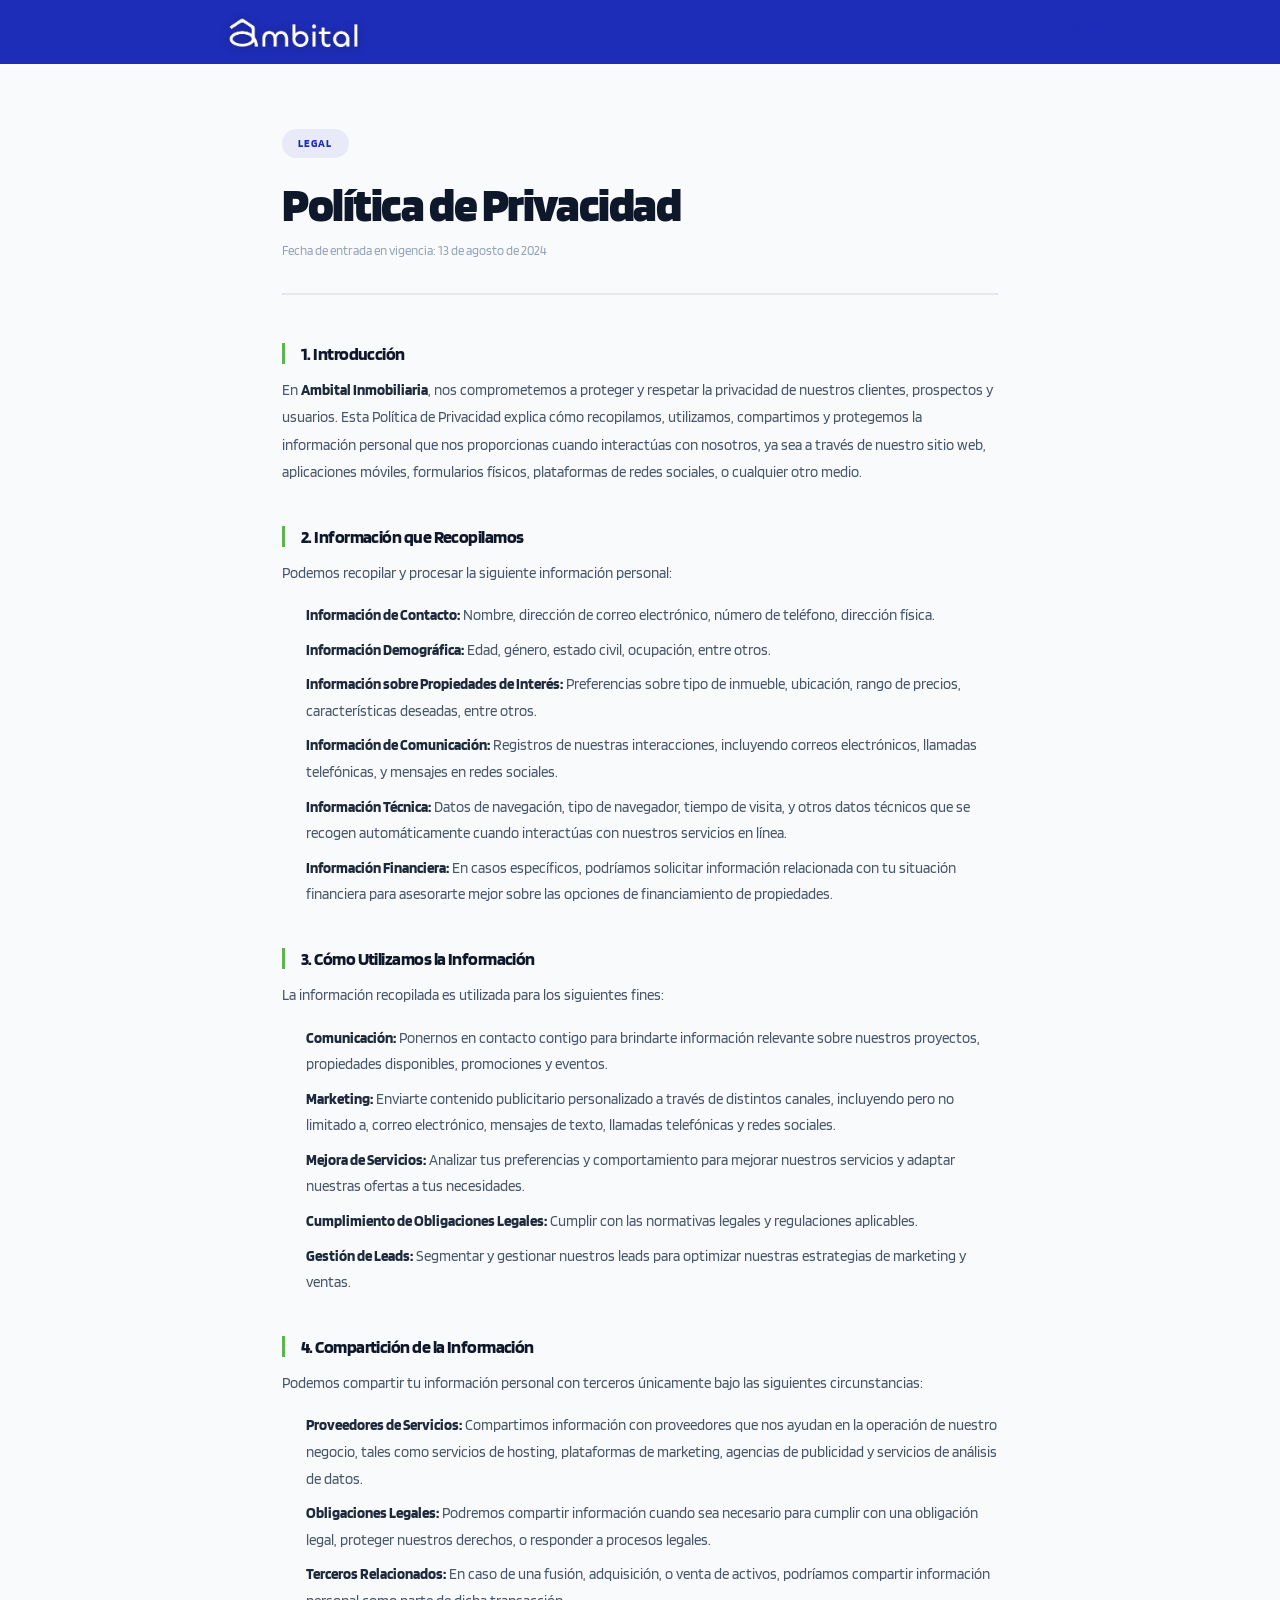
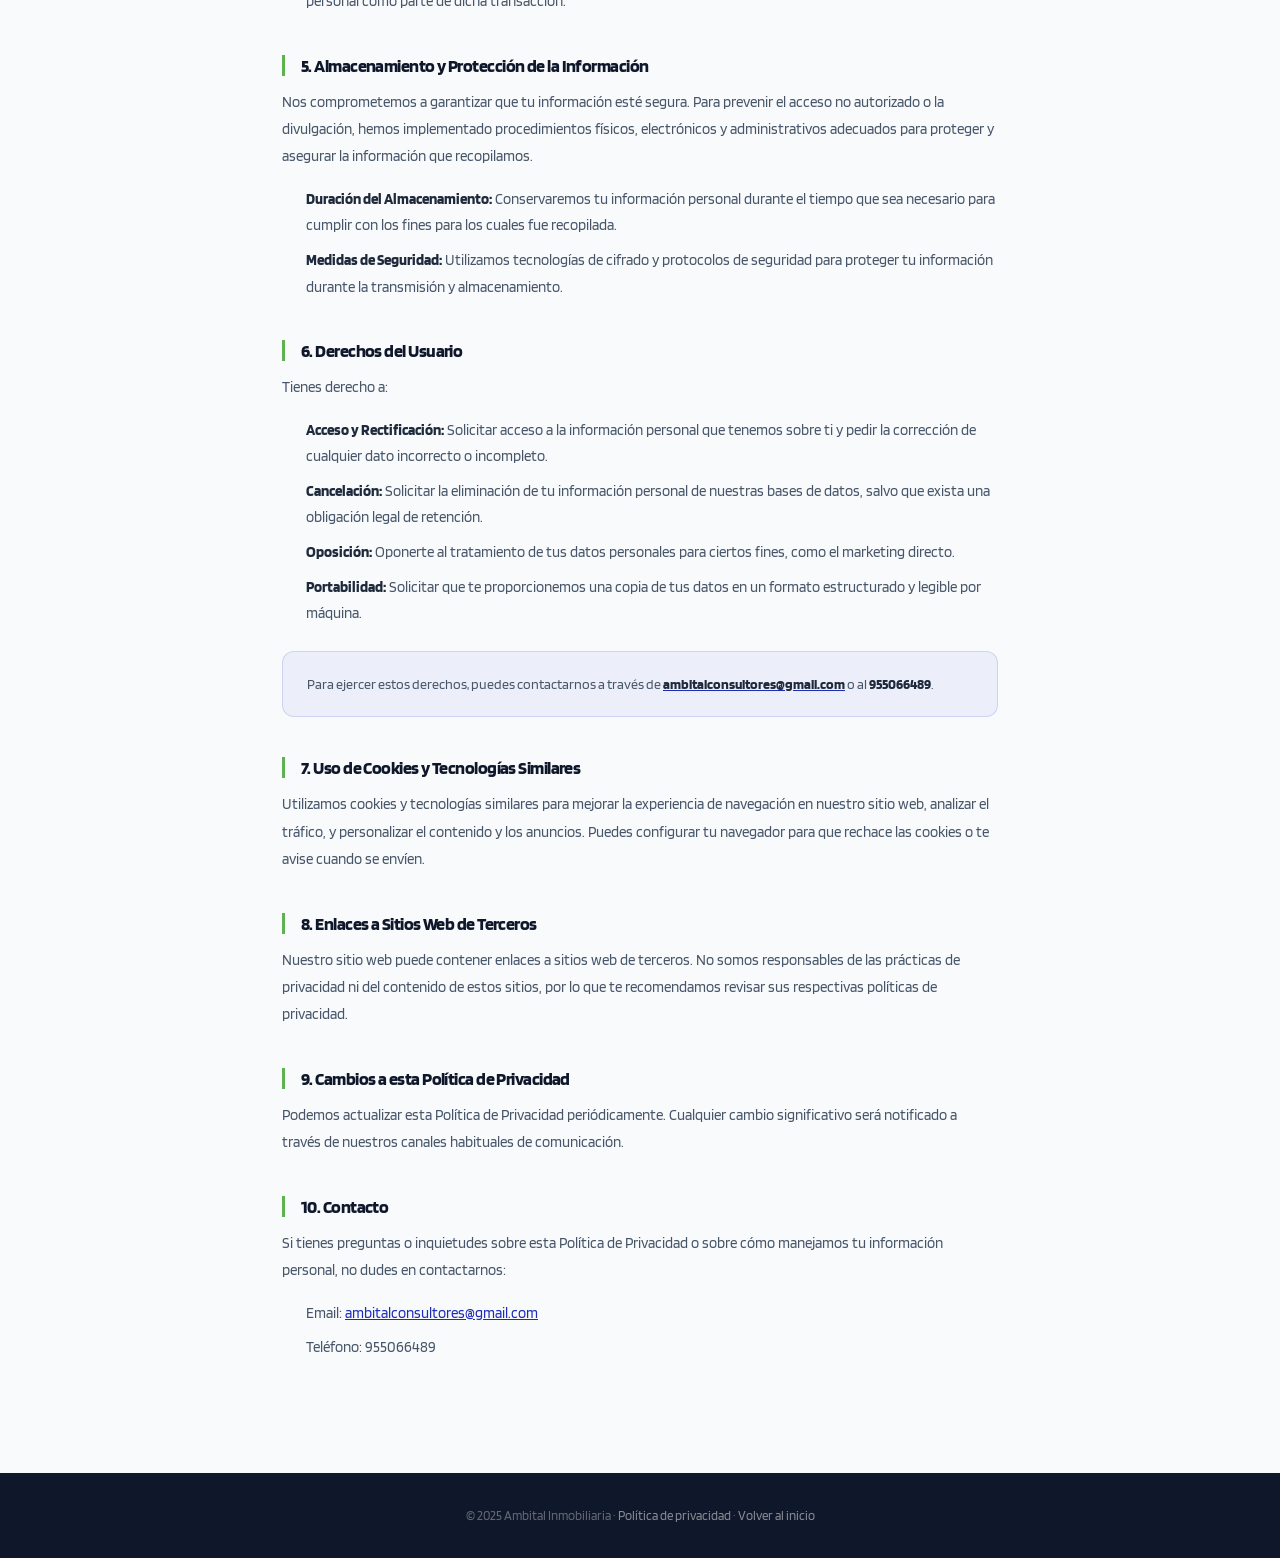
==== commit afb8e4f0: "cambio imagenes a webp para una mayor rapidez" ====
--- a/privacidad.html
+++ b/privacidad.html
@@ -145,7 +145,7 @@
   <header class="header header--solid" id="mainHeader">
     <nav class="nav">
       <a href="index.html" class="nav__logo" aria-label="Ambital Inmobiliaria – Inicio">
-        <img src="assets/images/logos/logo.png" alt="Ambital Inmobiliaria" class="nav__logo-img" />
+        <img src="assets/images/logos/logo.webp" alt="Ambital Inmobiliaria" class="nav__logo-img" />
       </a>
       <a href="index.html" class="legal__back" style="margin:0;">
         <svg width="14" height="14" viewBox="0 0 24 24" fill="none" stroke="currentColor" stroke-width="2.5" stroke-linecap="round" stroke-linejoin="round"><path d="M19 12H5M12 5l-7 7 7 7"/></svg>
--- a/css/styles.css
+++ b/css/styles.css
@@ -396,25 +396,20 @@
   align-items: center;
   flex-shrink: 0;
   text-decoration: none;
-  height: 34px;
-  overflow: hidden;
   margin-right: auto;
-  margin-left: 9rem;
-}
-
-.header--scrolled .nav__logo { height: 42px; }
+  margin-left: 8rem;
+}
 
 .nav__logo-img {
-  height: 170px;
+  height: 72px;
   width: auto;
-  max-width: none;
   object-fit: contain;
   filter: drop-shadow(0 1px 4px rgba(0,0,0,0.3));
   transition: height 0.3s ease;
   flex-shrink: 0;
 }
 
-.header--scrolled .nav__logo-img { height: 205px; }
+.header--scrolled .nav__logo-img { height: 66px; }
 
 .nav__logo-text {
   display: flex;
